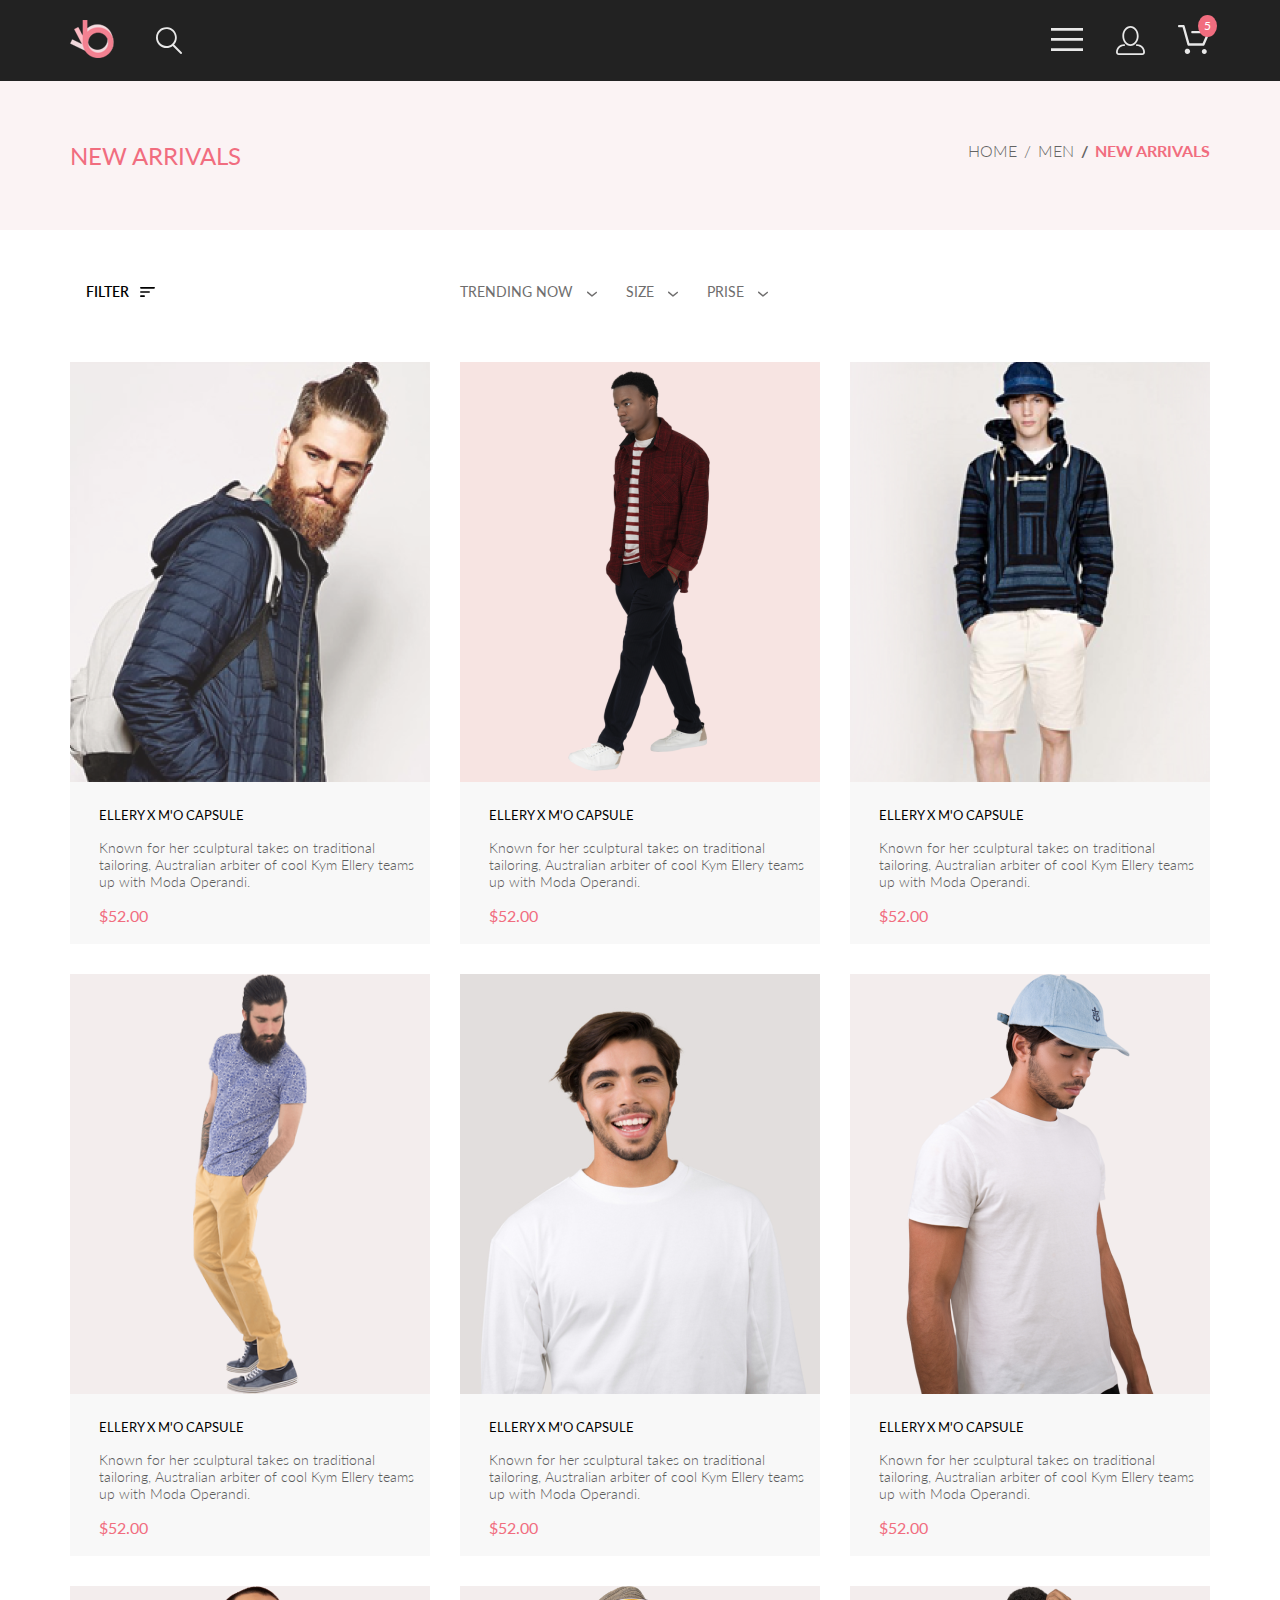
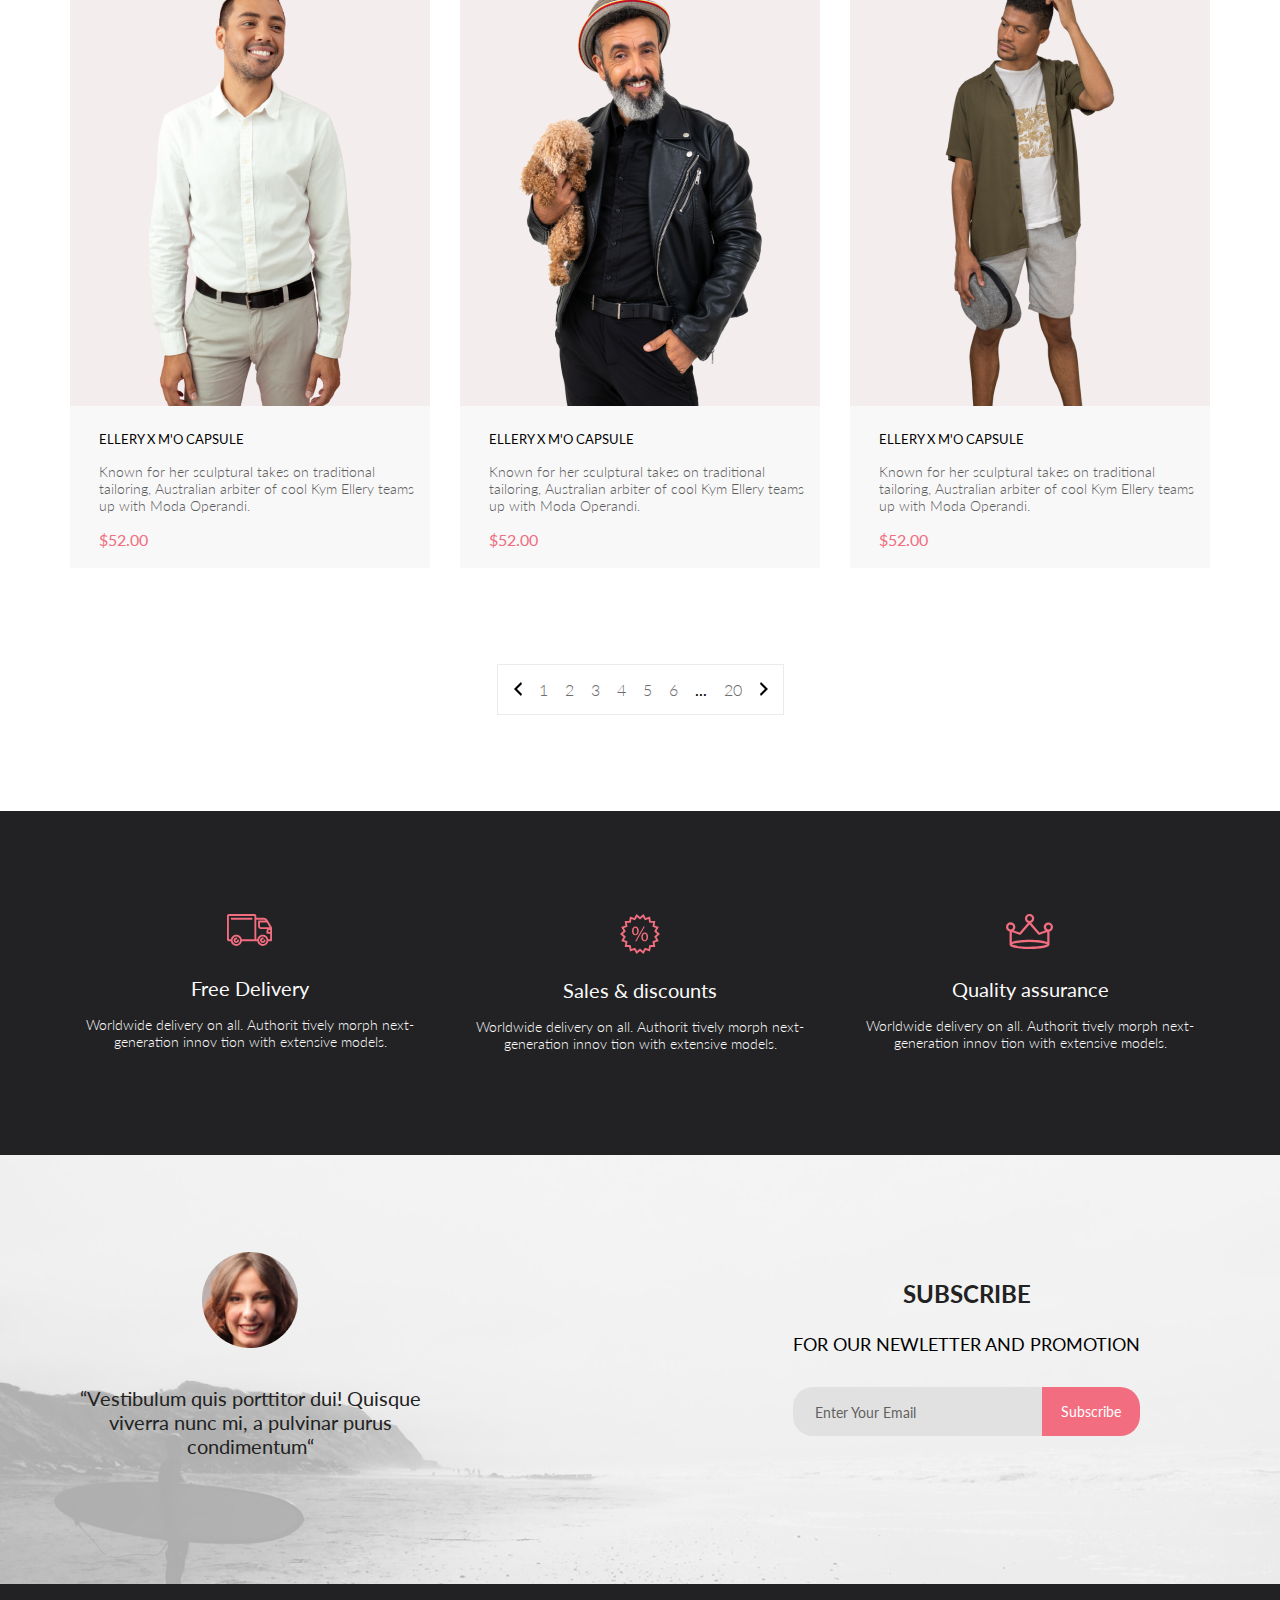
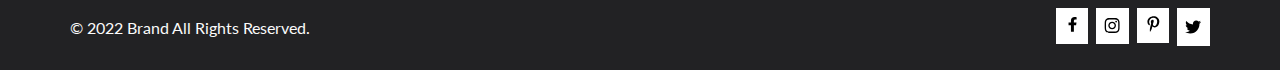
==== app/catalog.html @ 3e99fe92 "Создана страница: catalog.html" ====
<!DOCTYPE html>
<html lang="en">
<head>
    <meta charset="UTF-8">
    <meta http-equiv="X-UA-Compatible" content="IE=edge">
    <meta name="viewport" content="width=device-width, initial-scale=1.0">
    <link rel="preconnect" href="https://fonts.googleapis.com">
    <link rel="preconnect" href="https://fonts.gstatic.com" crossorigin>
    <link href="https://fonts.googleapis.com/css2?family=Lato:wght@300;400;700;900&family=Roboto&display=swap" rel="stylesheet">
    <link rel="stylesheet" href="styles/reset.css">
    <link rel="stylesheet" href="styles/style.css">
    <title>Digital Marketing</title>
</head>
<body>
    <div class="wrapper">
        <header class="header center">
            <div class="header__left">
                <a href="index.html  " class="header__logo">
                    <svg width="44" height="38" viewBox="0 0 44 38" fill="none" xmlns="http://www.w3.org/2000/svg" xmlns:xlink="http://www.w3.org/1999/xlink">
                    <rect width="44" height="38" fill="url(#pattern0)"/>
                    <defs>
                    <pattern id="pattern0" patternContentUnits="objectBoundingBox" width="1" height="1">
                    <use xlink:href="#image0_190_1201" transform="scale(0.0227273 0.0263158)"/>
                    </pattern>
                    <image id="image0_190_1201" width="44" height="38" xlink:href="[data-uri]"/>
                    </defs>
                    </svg>
                </a>    
                <svg class="header__search" width="27" height="28" viewBox="0 0 27 28" fill="none" xmlns="http://www.w3.org/2000/svg">
                    <path d="M19.0589 17.6249C20.6705 15.8648 21.6275 13.6038 21.769 11.2215C21.9106 8.8392 21.2281 6.48075 19.8362 4.5422C18.4443 2.60365 16.4278 1.20306 14.1252 0.575643C11.8227 -0.0517774 9.37437 0.132183 7.19143 1.09663C5.0085 2.06108 3.22389 3.74727 2.1373 5.87205C1.05071 7.99682 0.728322 10.4308 1.22426 12.7652C1.72021 15.0996 3.00428 17.1922 4.86085 18.6917C6.71741 20.1912 9.0334 21.0063 11.4199 20.9999C13.6723 21.003 15.8638 20.269 17.6599 18.9099L25.4079 26.7169C25.4934 26.806 25.5958 26.8771 25.7091 26.926C25.8225 26.975 25.9444 27.0008 26.0679 27.0019C26.1916 27.0023 26.314 26.9772 26.4276 26.9282C26.5411 26.8792 26.6434 26.8072 26.7279 26.7169C26.9018 26.536 26.999 26.2949 26.999 26.0439C26.999 25.793 26.9018 25.5518 26.7279 25.3709L19.0589 17.6249ZM2.88589 10.4999C2.89873 8.81465 3.41021 7.17089 4.35586 5.77587C5.30151 4.38086 6.63899 3.29703 8.1997 2.66102C9.76042 2.02501 11.4745 1.86529 13.1258 2.202C14.7772 2.53871 16.2919 3.35678 17.479 4.55307C18.6661 5.74935 19.4725 7.27031 19.7965 8.92421C20.1204 10.5781 19.9475 12.2909 19.2995 13.8467C18.6515 15.4024 17.5574 16.7315 16.1551 17.6664C14.7529 18.6013 13.1052 19.1001 11.4199 19.0999C9.14843 19.0891 6.97409 18.1774 5.3741 16.5651C3.77412 14.9527 2.87924 12.7714 2.88589 10.4999Z" fill="#E8E8E8"/>
                </svg>     
            </div>
            <div class="header__right">
                <label class="header__btn" for="burger">
                    <svg width="32" height="23" viewBox="0 0 32 23" fill="none" xmlns="http://www.w3.org/2000/svg">
                        <path d="M0 23V20.31H32V23H0ZM0 12.76V10.07H32V12.76H0ZM0 2.69V0H32V2.69H0Z" fill="#E8E8E8"/>
                    </svg>
                </label>
                <input id="burger" type="checkbox">  
                <nav class="menu">
                    <h3 class="menu__title-h3">MENU</h3>
                    <h4 class="menu__title">MAN</h4>
                    <ul class="menu__man">
                        <li>
                            <a href="#" class="menu__link menu__man-accessories">Accessories</a>
                        </li>
                        <li>
                            <a href="#" class="menu__link menu__man-bags">Bags</a>
                        </li>
                        <li>
                            <a href="#" class="menu__link menu__man-danim">Danim</a>
                        </li>
                        <li>
                            <a href="#" class="menu__link menu__man-t-shirts">T-Shirts</a>
                        </li>
                    </ul>   
                    <h4 class="menu__title">WOMAN</h4>
                    <ul class="menu__woman">
                        <li>
                            <a href="#" class="menu__link menu__woman-accessories">Accessories</a>
                        </li>
                        <li>
                            <a href="#" class="menu__link menu__woman-jacets-coats">Jacets & Coats</a>
                        </li>
                        <li>
                            <a href="#" class="menu__link menu__woman-polos">Polos</a>
                        </li>
                        <li>
                            <a href="#" class="menu__link menu__woman-t-shirts">T-Shirts</a>
                        </li>
                        <li>
                            <a href="#" class="menu__link menu__woman-shirts">Shirts</a>
                        </li> 
                    </ul>
                    <h4 class="menu__title">KIDS</h4>
                    <ul class="menu__kids">
                        <li>
                            <a href="#" class="menu__link menu__kids-accessories">Accessories</a>
                        </li>
                        <li>
                            <a href="#" class="menu__link menu__kids-jacets-coats">Jacets & Coats</a>
                        </li>
                        <li>
                            <a href="#" class="menu__link menu__kids-polos">Polos</a>
                        </li>
                        <li>
                            <a href="#" class="menu__link menu__kids-t-shirts">T-Shirts</a>
                        </li>
                        <li>
                            <a href="#" class="menu__link menu__kids-shirts">Shirts</a>
                        </li>
                        <li>
                            <a href="#" class="menu__link menu__kids-bags">Bags</a>
                        </li>
                    </ul>
                </nav>
                <svg class="header__forma" width="29" height="29" viewBox="0 0 29 29" fill="none" xmlns="http://www.w3.org/2000/svg">
                    <path d="M14.5 19.937C19 19.937 22.656 15.464 22.656 9.968C22.656 4.472 19 0 14.5 0C13.3631 0.0217413 12.2463 0.303398 11.2351 0.823397C10.2239 1.34339 9.34507 2.08794 8.66602 3C7.12663 4.99573 6.30819 7.45381 6.34399 9.974C6.34399 15.465 10 19.937 14.5 19.937ZM14.5 1.813C18 1.813 20.844 5.472 20.844 9.969C20.844 14.466 17.998 18.125 14.5 18.125C11.002 18.125 8.15603 14.465 8.15503 9.969C8.15403 5.473 11 1.813 14.5 1.813ZM20.844 18.125C20.6036 18.125 20.373 18.2205 20.203 18.3905C20.033 18.5605 19.9375 18.7911 19.9375 19.0315C19.9375 19.2719 20.033 19.5025 20.203 19.6725C20.373 19.8425 20.6036 19.938 20.844 19.938C22.526 19.9399 24.1386 20.6088 25.3279 21.7982C26.5172 22.9875 27.1861 24.6 27.188 26.282C27.1875 26.5221 27.0918 26.7523 26.922 26.9221C26.7522 27.0918 26.5221 27.1875 26.282 27.188H2.71997C2.47985 27.1875 2.24975 27.0918 2.07996 26.9221C1.91016 26.7523 1.81449 26.5221 1.81396 26.282C1.81608 24.6001 2.48517 22.9877 3.67444 21.7985C4.86371 20.6092 6.47608 19.9401 8.15796 19.938C8.39824 19.938 8.62868 19.8425 8.79858 19.6726C8.96849 19.5027 9.06396 19.2723 9.06396 19.032C9.06396 18.7917 8.96849 18.5613 8.79858 18.3914C8.62868 18.2215 8.39824 18.126 8.15796 18.126C5.99541 18.1279 3.92201 18.9875 2.39258 20.5164C0.863144 22.0453 0.00264777 24.1185 0 26.281C0.000794067 27.0019 0.287502 27.693 0.797241 28.2027C1.30698 28.7125 1.99811 28.9992 2.71899 29H26.282C27.0027 28.9989 27.6936 28.7121 28.2031 28.2024C28.7126 27.6927 28.9992 27.0017 29 26.281C28.9974 24.1187 28.1372 22.0457 26.6083 20.5168C25.0793 18.9878 23.0063 18.1276 20.844 18.125Z" fill="#E8E8E8"/>
                </svg>    
                <a href="#" class="header__basket">
                    <svg width="32" height="29" viewBox="0 0 32 29" fill="none" xmlns="http://www.w3.org/2000/svg">
                        <path d="M26.1998 29C25.5521 28.9738 24.9404 28.6948 24.4961 28.2227C24.0518 27.7506 23.8103 27.1232 23.8234 26.475C23.8365 25.8269 24.1032 25.2097 24.5662 24.7559C25.0292 24.3022 25.6516 24.048 26.2999 24.048C26.9482 24.048 27.5706 24.3022 28.0336 24.7559C28.4966 25.2097 28.7633 25.8269 28.7764 26.475C28.7895 27.1232 28.5479 27.7506 28.1036 28.2227C27.6593 28.6948 27.0477 28.9738 26.3999 29H26.1998ZM6.75183 26.32C6.75183 25.79 6.90901 25.2718 7.20349 24.8311C7.49797 24.3904 7.91654 24.0469 8.40625 23.844C8.89596 23.6412 9.43484 23.5881 9.95471 23.6915C10.4746 23.7949 10.9521 24.0502 11.3269 24.425C11.7017 24.7998 11.957 25.2773 12.0604 25.7972C12.1638 26.317 12.1107 26.8559 11.9078 27.3456C11.705 27.8353 11.3615 28.2539 10.9208 28.5483C10.4801 28.8428 9.96194 29 9.43188 29C9.07977 29.0003 8.73102 28.9311 8.40564 28.7966C8.08026 28.662 7.7846 28.4646 7.53552 28.2158C7.28645 27.9669 7.08891 27.6713 6.9541 27.3461C6.81929 27.0208 6.74988 26.6721 6.74988 26.32H6.75183ZM10.5519 20.686C10.2924 20.6868 10.0398 20.6024 9.83301 20.4457C9.62617 20.2891 9.47648 20.0689 9.40686 19.819L4.57385 2.36401H1.18091C0.867422 2.36401 0.566761 2.23947 0.345093 2.01781C0.123425 1.79614 -0.00109863 1.49549 -0.00109863 1.18201C-0.00109863 0.868519 0.123425 0.567873 0.345093 0.346205C0.566761 0.124537 0.867422 5.81268e-06 1.18091 5.81268e-06H5.46191C5.7214 -0.00080736 5.97394 0.0837201 6.18066 0.240568C6.38739 0.397416 6.53674 0.617884 6.60583 0.868006L11.4388 18.323H24.6168L28.9999 8.27501H14.3999C14.2417 8.27961 14.0843 8.25242 13.9368 8.19507C13.7893 8.13771 13.6548 8.05134 13.5413 7.94108C13.4277 7.83082 13.3375 7.69891 13.2759 7.55315C13.2143 7.40739 13.1825 7.25075 13.1825 7.0925C13.1825 6.93426 13.2143 6.77762 13.2759 6.63186C13.3375 6.4861 13.4277 6.35419 13.5413 6.24393C13.6548 6.13367 13.7893 6.0473 13.9368 5.98994C14.0843 5.93259 14.2417 5.90541 14.3999 5.91001H30.8129C31.0086 5.90996 31.2011 5.95866 31.3733 6.05172C31.5454 6.14478 31.6917 6.27926 31.7988 6.44301C31.9067 6.60729 31.9723 6.79569 31.9897 6.99145C32.0072 7.18721 31.976 7.38424 31.8989 7.565L26.4939 19.977C26.4015 20.1876 26.2499 20.3668 26.0574 20.4927C25.8649 20.6186 25.6399 20.6858 25.4099 20.686H10.5519Z" fill="#E8E8E8"/>
                    </svg>     
                </a>  
            </div>
        </header>
        <div class="top-head center">
            <div class="top-head__heading">
                NEW ARRIVALS
            </div>
            <nav class="breadcrumbs">
                <a href="#" class="breadcrumbs__link">
                    HOME
                </a>
                <a href="#" class="breadcrumbs__link">
                    MEN
                </a>
                <a href="#" class="breadcrumbs__link breadcrumbs__link_site">
                    NEW ARRIVALS
                </a>
            </nav>
        </div>
        <main class="catalog-box center">
            <div class="filter-sort">
                <div class="filter-box">
                    <details class="filter">
                        <summary class="filter__summary">
                            <span class="filter__heading">FILTER</span>
                            <svg width="15" height="10" viewBox="0 0 15 10" fill="none" xmlns="http://www.w3.org/2000/svg">
                                <path d="M0.833333 10H4.16667C4.625 10 5 9.625 5 9.16667C5 8.70833 4.625 8.33333 4.16667 8.33333H0.833333C0.375 8.33333 0 8.70833 0 9.16667C0 9.625 0.375 10 0.833333 10ZM0 0.833333C0 1.29167 0.375 1.66667 0.833333 1.66667H14.1667C14.625 1.66667 15 1.29167 15 0.833333C15 0.375 14.625 0 14.1667 0H0.833333C0.375 0 0 0.375 0 0.833333ZM0.833333 5.83333H9.16667C9.625 5.83333 10 5.45833 10 5C10 4.54167 9.625 4.16667 9.16667 4.16667H0.833333C0.375 4.16667 0 4.54167 0 5C0 5.45833 0.375 5.83333 0.833333 5.83333Z" fill="black"/>
                            </svg>                         
                        </summary>
                        <div class="filter__content">
                            <details open class="filter__item">
                                <summary class="filter__head">CATEGORY</summary>
                                <div class="filter__link-box">
                                    <a href="" class="filter__link">Accessories</a>
                                    <a href="" class="filter__link">Bags</a>
                                    <a href="" class="filter__link">Denim</a>
                                    <a href="" class="filter__link">Hoodies & Sweatshirts</a>
                                    <a href="" class="filter__link">Jackets & Coats</a>
                                    <a href="" class="filter__link">Polos</a>
                                    <a href="" class="filter__link">Shirts</a>
                                    <a href="" class="filter__link">Shoes</a>
                                    <a href="" class="filter__link">Sweaters & Knits</a>
                                    <a href="" class="filter__link">T-Shirts</a>
                                    <a href="" class="filter__link">Tanks</a>
                                </div>
                            </details>
                            <details class="filter__item">
                                <summary class="filter__head">BREND</summary>
                                <div class="filter__link-box">
                                    <a href="" class="filter__link">Accessories</a>
                                    <a href="" class="filter__link">Bags</a>
                                    <a href="" class="filter__link">Denim</a>
                                    <a href="" class="filter__link">Hoodies & Sweatshirts</a>
                                    <a href="" class="filter__link">Jackets & Coats</a>
                                    <a href="" class="filter__link">Polos</a>
                                    <a href="" class="filter__link">Shirts</a>
                                    <a href="" class="filter__link">Shoes</a>
                                    <a href="" class="filter__link">Sweaters & Knits</a>
                                    <a href="" class="filter__link">T-Shirts</a>
                                    <a href="" class="filter__link">Tanks</a>
                                </div>
                            </details>
                            <details class="filter__item">
                                <summary class="filter__head">DESIGNER</summary>
                                <div class="filter__link-box">
                                    <a href="" class="filter__link">Accessories</a>
                                    <a href="" class="filter__link">Bags</a>
                                    <a href="" class="filter__link">Denim</a>
                                    <a href="" class="filter__link">Hoodies & Sweatshirts</a>
                                    <a href="" class="filter__link">Jackets & Coats</a>
                                    <a href="" class="filter__link">Polos</a>
                                    <a href="" class="filter__link">Shirts</a>
                                    <a href="" class="filter__link">Shoes</a>
                                    <a href="" class="filter__link">Sweaters & Knits</a>
                                    <a href="" class="filter__link">T-Shirts</a>
                                    <a href="" class="filter__link">Tanks</a>
                                </div>
                            </details>
                        </div>
                    </details>
                </div> 
                <div class="sort-box">
                    <div class="sort">
                        <details class="sort__details">
                            <summary class="sort__summary"><span class="sort__heading">TRENDING NOW</span> 
                                <svg width="11" height="6" viewBox="0 0 11 6" fill="none" xmlns="http://www.w3.org/2000/svg">
                                <path d="M5.00214 5.64846C4.83521 5.64879 4.67343 5.59016 4.54488 5.48275L0.258102 1.88021C0.112196 1.75791 0.0204417 1.58217 0.00302325 1.39165C-0.0143952 1.20112 0.0439493 1.01143 0.165221 0.864289C0.286493 0.717149 0.460759 0.624619 0.649682 0.607053C0.838605 0.589487 1.02671 0.648325 1.17262 0.770623L5.00214 3.9985L8.83167 0.885905C8.90475 0.826055 8.98884 0.781361 9.0791 0.754391C9.16937 0.727421 9.26403 0.718707 9.35764 0.72875C9.45126 0.738794 9.54198 0.767396 9.6246 0.812913C9.70722 0.85843 9.7801 0.919965 9.83906 0.993981C9.90449 1.06806 9.95405 1.15498 9.98462 1.24927C10.0152 1.34357 10.0261 1.44321 10.0167 1.54197C10.0073 1.64073 9.97784 1.73646 9.93005 1.82318C9.88227 1.9099 9.81724 1.98573 9.73904 2.04592L5.45225 5.52598C5.32002 5.61641 5.16154 5.65954 5.00214 5.64846V5.64846Z" fill="#6F6E6E"/>
                                </svg>
                            </summary>
                        </details>
                        <details class="sort__details">
                            <summary class="sort__summary"><span class="sort__heading">SIZE</span> 
                                <svg width="11" height="6" viewBox="0 0 11 6" fill="none" xmlns="http://www.w3.org/2000/svg">
                                <path d="M5.00214 5.64846C4.83521 5.64879 4.67343 5.59016 4.54488 5.48275L0.258102 1.88021C0.112196 1.75791 0.0204417 1.58217 0.00302325 1.39165C-0.0143952 1.20112 0.0439493 1.01143 0.165221 0.864289C0.286493 0.717149 0.460759 0.624619 0.649682 0.607053C0.838605 0.589487 1.02671 0.648325 1.17262 0.770623L5.00214 3.9985L8.83167 0.885905C8.90475 0.826055 8.98884 0.781361 9.0791 0.754391C9.16937 0.727421 9.26403 0.718707 9.35764 0.72875C9.45126 0.738794 9.54198 0.767396 9.6246 0.812913C9.70722 0.85843 9.7801 0.919965 9.83906 0.993981C9.90449 1.06806 9.95405 1.15498 9.98462 1.24927C10.0152 1.34357 10.0261 1.44321 10.0167 1.54197C10.0073 1.64073 9.97784 1.73646 9.93005 1.82318C9.88227 1.9099 9.81724 1.98573 9.73904 2.04592L5.45225 5.52598C5.32002 5.61641 5.16154 5.65954 5.00214 5.64846V5.64846Z" fill="#6F6E6E"/>
                                </svg>
                            </summary>
                            <div class="sort__box-checks">
                                <div class="sort__check">
                                    <input id="sort__check1" class="sort__input" type="checkbox">
                                    <label for="sort__check1" class="sort__label">XS</label>
                                </div>
                                <div class="sort__check">
                                    <input id="sort__check2" class="sort__input" type="checkbox">
                                    <label for="sort__check2" class="sort__label">S</label>
                                </div>
                                <div class="sort__check">
                                    <input id="sort__check1" class="sort__input" type="checkbox">
                                    <label for="sort__check3" class="sort__label">M</label>
                                </div>
                                <div class="sort__check">
                                    <input id="sort__check1" class="sort__input" type="checkbox">
                                    <label for="sort__check4" class="sort__label">L</label>
                                </div>
                            </div>
                        </details>
                        <details class="sort__details">
                            <summary class="sort__summary"><span class="sort__heading">PRISE</span> 
                                <svg width="11" height="6" viewBox="0 0 11 6" fill="none" xmlns="http://www.w3.org/2000/svg">
                                <path d="M5.00214 5.64846C4.83521 5.64879 4.67343 5.59016 4.54488 5.48275L0.258102 1.88021C0.112196 1.75791 0.0204417 1.58217 0.00302325 1.39165C-0.0143952 1.20112 0.0439493 1.01143 0.165221 0.864289C0.286493 0.717149 0.460759 0.624619 0.649682 0.607053C0.838605 0.589487 1.02671 0.648325 1.17262 0.770623L5.00214 3.9985L8.83167 0.885905C8.90475 0.826055 8.98884 0.781361 9.0791 0.754391C9.16937 0.727421 9.26403 0.718707 9.35764 0.72875C9.45126 0.738794 9.54198 0.767396 9.6246 0.812913C9.70722 0.85843 9.7801 0.919965 9.83906 0.993981C9.90449 1.06806 9.95405 1.15498 9.98462 1.24927C10.0152 1.34357 10.0261 1.44321 10.0167 1.54197C10.0073 1.64073 9.97784 1.73646 9.93005 1.82318C9.88227 1.9099 9.81724 1.98573 9.73904 2.04592L5.45225 5.52598C5.32002 5.61641 5.16154 5.65954 5.00214 5.64846V5.64846Z" fill="#6F6E6E"/>
                                </svg>
                            </summary>
                        </details>
                    </div>
                </div> 
            </div>
            
            <div class="product-box center">
                <div class="product-items">
                    <div class="product__item item1">
                        <!-- <div class="product__wrapper"> -->
                            <div class="product__inner">
                                <img class="product__img" src="img/item1.png" alt="item img">
                                <div class="product__basket">
                                    <svg class="product__basket-svg" width="27" height="25" viewBox="0 0 27 25" fill="none" xmlns="http://www.w3.org/2000/svg">
                                        <path d="M21.8765 22.2662C21.9215 22.2549 21.9428 22.2339 21.9605 22.2129C21.9683 22.2037 21.9761 22.1946 21.9839 22.1855C22.0204 22.1438 22.0237 22.0553 22.0229 22.0105C22.0097 21.9044 21.9189 21.8315 21.8417 21.8315C21.838 21.8315 21.8341 21.8317 21.8317 21.8318C21.7536 21.8372 21.6658 21.9409 21.6724 22.0625C21.6818 22.1793 21.7679 22.2662 21.8397 22.2662H21.8765ZM8.22003 22.2599C8.31921 22.2599 8.39984 22.1655 8.39984 22.0496C8.39984 21.9341 8.31921 21.8401 8.22003 21.8401C8.12091 21.8401 8.04022 21.9341 8.04022 22.0496C8.04022 22.1655 8.12091 22.2599 8.22003 22.2599ZM21.9999 24.2662C21.9522 24.2662 21.8883 24.2662 21.8397 24.2662C20.7021 24.2662 19.7571 23.3545 19.677 22.198C19.5969 20.9929 20.4942 19.9183 21.6957 19.8364C21.7446 19.8331 21.7933 19.8315 21.8417 19.8315C22.9804 19.8315 23.9418 20.7324 24.0195 21.8884C24.051 22.4915 23.8746 23.0612 23.4903 23.5012C23.106 23.9575 22.5768 24.2177 21.9999 24.2662ZM8.22003 24.2599C7.01581 24.2599 6.04022 23.2709 6.04022 22.0496C6.04022 20.8291 7.01581 19.8401 8.22003 19.8401C9.42419 19.8401 10.3998 20.8291 10.3998 22.0496C10.3998 23.2709 9.42419 24.2599 8.22003 24.2599ZM21.1989 17.3938H9.13354C8.70062 17.3938 8.31635 17.1005 8.2038 16.6775L4.27802 2.24768H1.52222C0.993896 2.24768 0.561035 1.80859 0.561035 1.27039C0.561035 0.733032 0.993896 0.292969 1.52222 0.292969H4.99982C5.43182 0.292969 5.8161 0.586304 5.92859 1.01025L9.85443 15.4391H20.5581L24.1149 7.13379H12.2583C11.7291 7.13379 11.2962 6.69373 11.2962 6.15649C11.2962 5.61914 11.7291 5.17908 12.2583 5.17908H25.5891C25.9095 5.17908 26.2146 5.34192 26.3901 5.61914C26.5665 5.89539 26.5989 6.23743 26.4702 6.547L22.08 16.807C21.9198 17.1653 21.5832 17.3938 21.1989 17.3938Z" fill="white"/>
                                    </svg>          
                                    <h6 class="product__basket-title">Add to Cart</h6>
                                </div>
                            </div>
                        <!-- </div> -->
                        <div class="product__content">
                            <h6 class="product__content-title">ELLERY X M'O CAPSULE</h6>
                            <p class="product__content-text">
                            Known for her sculptural takes on traditional tailoring, Australian arbiter of cool Kym Ellery teams up with Moda Operandi.
                            </p>
                            <p class="product__content-price">
                                $52.00
                            </p>
                        </div>
                    </div>
                    <div class="product__item item7">
                        <!-- <div class="product__wrapper"> -->
                            <div class="product__inner">
                                <img class="product__item-img" src="img/item7.png" alt="item img">
                                <div class="product__basket">
                                    <svg class="product__basket-svg" width="27" height="25" viewBox="0 0 27 25" fill="none" xmlns="http://www.w3.org/2000/svg">
                                        <path d="M21.8765 22.2662C21.9215 22.2549 21.9428 22.2339 21.9605 22.2129C21.9683 22.2037 21.9761 22.1946 21.9839 22.1855C22.0204 22.1438 22.0237 22.0553 22.0229 22.0105C22.0097 21.9044 21.9189 21.8315 21.8417 21.8315C21.838 21.8315 21.8341 21.8317 21.8317 21.8318C21.7536 21.8372 21.6658 21.9409 21.6724 22.0625C21.6818 22.1793 21.7679 22.2662 21.8397 22.2662H21.8765ZM8.22003 22.2599C8.31921 22.2599 8.39984 22.1655 8.39984 22.0496C8.39984 21.9341 8.31921 21.8401 8.22003 21.8401C8.12091 21.8401 8.04022 21.9341 8.04022 22.0496C8.04022 22.1655 8.12091 22.2599 8.22003 22.2599ZM21.9999 24.2662C21.9522 24.2662 21.8883 24.2662 21.8397 24.2662C20.7021 24.2662 19.7571 23.3545 19.677 22.198C19.5969 20.9929 20.4942 19.9183 21.6957 19.8364C21.7446 19.8331 21.7933 19.8315 21.8417 19.8315C22.9804 19.8315 23.9418 20.7324 24.0195 21.8884C24.051 22.4915 23.8746 23.0612 23.4903 23.5012C23.106 23.9575 22.5768 24.2177 21.9999 24.2662ZM8.22003 24.2599C7.01581 24.2599 6.04022 23.2709 6.04022 22.0496C6.04022 20.8291 7.01581 19.8401 8.22003 19.8401C9.42419 19.8401 10.3998 20.8291 10.3998 22.0496C10.3998 23.2709 9.42419 24.2599 8.22003 24.2599ZM21.1989 17.3938H9.13354C8.70062 17.3938 8.31635 17.1005 8.2038 16.6775L4.27802 2.24768H1.52222C0.993896 2.24768 0.561035 1.80859 0.561035 1.27039C0.561035 0.733032 0.993896 0.292969 1.52222 0.292969H4.99982C5.43182 0.292969 5.8161 0.586304 5.92859 1.01025L9.85443 15.4391H20.5581L24.1149 7.13379H12.2583C11.7291 7.13379 11.2962 6.69373 11.2962 6.15649C11.2962 5.61914 11.7291 5.17908 12.2583 5.17908H25.5891C25.9095 5.17908 26.2146 5.34192 26.3901 5.61914C26.5665 5.89539 26.5989 6.23743 26.4702 6.547L22.08 16.807C21.9198 17.1653 21.5832 17.3938 21.1989 17.3938Z" fill="white"/>
                                    </svg>          
                                    <h6 class="product__basket-title">Add to Cart</h6>
                                </div>
                            </div>
                        <!-- </div> -->
                        <div class="product__content">
                            <h6 class="product__content-title">ELLERY X M'O CAPSULE</h6>
                            <p class="product__content-text">
                                Known for her sculptural takes on traditional tailoring, Australian arbiter of cool Kym Ellery teams up with Moda Operandi.
                            </p>
                            <p class="product__content-price">
                                $52.00
                            </p>
                        </div>
                    </div>
                    <div class="product__item item3">
                       <!-- <div class="product__wrapper"> -->
                            <div class="product__inner">
                                <img class="product__item-img" src="img/item3.png" alt="item img">
                                <div class="product__basket">
                                    <svg class="product__basket-svg" width="27" height="25" viewBox="0 0 27 25" fill="none" xmlns="http://www.w3.org/2000/svg">
                                        <path d="M21.8765 22.2662C21.9215 22.2549 21.9428 22.2339 21.9605 22.2129C21.9683 22.2037 21.9761 22.1946 21.9839 22.1855C22.0204 22.1438 22.0237 22.0553 22.0229 22.0105C22.0097 21.9044 21.9189 21.8315 21.8417 21.8315C21.838 21.8315 21.8341 21.8317 21.8317 21.8318C21.7536 21.8372 21.6658 21.9409 21.6724 22.0625C21.6818 22.1793 21.7679 22.2662 21.8397 22.2662H21.8765ZM8.22003 22.2599C8.31921 22.2599 8.39984 22.1655 8.39984 22.0496C8.39984 21.9341 8.31921 21.8401 8.22003 21.8401C8.12091 21.8401 8.04022 21.9341 8.04022 22.0496C8.04022 22.1655 8.12091 22.2599 8.22003 22.2599ZM21.9999 24.2662C21.9522 24.2662 21.8883 24.2662 21.8397 24.2662C20.7021 24.2662 19.7571 23.3545 19.677 22.198C19.5969 20.9929 20.4942 19.9183 21.6957 19.8364C21.7446 19.8331 21.7933 19.8315 21.8417 19.8315C22.9804 19.8315 23.9418 20.7324 24.0195 21.8884C24.051 22.4915 23.8746 23.0612 23.4903 23.5012C23.106 23.9575 22.5768 24.2177 21.9999 24.2662ZM8.22003 24.2599C7.01581 24.2599 6.04022 23.2709 6.04022 22.0496C6.04022 20.8291 7.01581 19.8401 8.22003 19.8401C9.42419 19.8401 10.3998 20.8291 10.3998 22.0496C10.3998 23.2709 9.42419 24.2599 8.22003 24.2599ZM21.1989 17.3938H9.13354C8.70062 17.3938 8.31635 17.1005 8.2038 16.6775L4.27802 2.24768H1.52222C0.993896 2.24768 0.561035 1.80859 0.561035 1.27039C0.561035 0.733032 0.993896 0.292969 1.52222 0.292969H4.99982C5.43182 0.292969 5.8161 0.586304 5.92859 1.01025L9.85443 15.4391H20.5581L24.1149 7.13379H12.2583C11.7291 7.13379 11.2962 6.69373 11.2962 6.15649C11.2962 5.61914 11.7291 5.17908 12.2583 5.17908H25.5891C25.9095 5.17908 26.2146 5.34192 26.3901 5.61914C26.5665 5.89539 26.5989 6.23743 26.4702 6.547L22.08 16.807C21.9198 17.1653 21.5832 17.3938 21.1989 17.3938Z" fill="white"/>
                                    </svg>          
                                    <h6 class="product__basket-title">Add to Cart</h6>
                                </div>
                            </div>
                        <!-- </div> -->
                        <div class="product__content">
                            <h6 class="product__content-title">ELLERY X M'O CAPSULE</h6>
                            <p class="product__content-text">
                                Known for her sculptural takes on traditional tailoring, Australian arbiter of cool Kym Ellery teams up with Moda Operandi.
                            </p>
                            <p class="product__content-price">
                                $52.00
                            </p>
                        </div>
                    </div>
                    <div class="product__item item4">
                        <!-- <div class="product__wrapper"> -->
                            <div class="product__inner">
                                <img class="product__item-img" src="img/item4.png" alt="item img">
                                <div class="product__basket">
                                    <svg class="product__basket-svg" width="27" height="25" viewBox="0 0 27 25" fill="none" xmlns="http://www.w3.org/2000/svg">
                                        <path d="M21.8765 22.2662C21.9215 22.2549 21.9428 22.2339 21.9605 22.2129C21.9683 22.2037 21.9761 22.1946 21.9839 22.1855C22.0204 22.1438 22.0237 22.0553 22.0229 22.0105C22.0097 21.9044 21.9189 21.8315 21.8417 21.8315C21.838 21.8315 21.8341 21.8317 21.8317 21.8318C21.7536 21.8372 21.6658 21.9409 21.6724 22.0625C21.6818 22.1793 21.7679 22.2662 21.8397 22.2662H21.8765ZM8.22003 22.2599C8.31921 22.2599 8.39984 22.1655 8.39984 22.0496C8.39984 21.9341 8.31921 21.8401 8.22003 21.8401C8.12091 21.8401 8.04022 21.9341 8.04022 22.0496C8.04022 22.1655 8.12091 22.2599 8.22003 22.2599ZM21.9999 24.2662C21.9522 24.2662 21.8883 24.2662 21.8397 24.2662C20.7021 24.2662 19.7571 23.3545 19.677 22.198C19.5969 20.9929 20.4942 19.9183 21.6957 19.8364C21.7446 19.8331 21.7933 19.8315 21.8417 19.8315C22.9804 19.8315 23.9418 20.7324 24.0195 21.8884C24.051 22.4915 23.8746 23.0612 23.4903 23.5012C23.106 23.9575 22.5768 24.2177 21.9999 24.2662ZM8.22003 24.2599C7.01581 24.2599 6.04022 23.2709 6.04022 22.0496C6.04022 20.8291 7.01581 19.8401 8.22003 19.8401C9.42419 19.8401 10.3998 20.8291 10.3998 22.0496C10.3998 23.2709 9.42419 24.2599 8.22003 24.2599ZM21.1989 17.3938H9.13354C8.70062 17.3938 8.31635 17.1005 8.2038 16.6775L4.27802 2.24768H1.52222C0.993896 2.24768 0.561035 1.80859 0.561035 1.27039C0.561035 0.733032 0.993896 0.292969 1.52222 0.292969H4.99982C5.43182 0.292969 5.8161 0.586304 5.92859 1.01025L9.85443 15.4391H20.5581L24.1149 7.13379H12.2583C11.7291 7.13379 11.2962 6.69373 11.2962 6.15649C11.2962 5.61914 11.7291 5.17908 12.2583 5.17908H25.5891C25.9095 5.17908 26.2146 5.34192 26.3901 5.61914C26.5665 5.89539 26.5989 6.23743 26.4702 6.547L22.08 16.807C21.9198 17.1653 21.5832 17.3938 21.1989 17.3938Z" fill="white"/>
                                    </svg>          
                                    <h6 class="product__basket-title">Add to Cart</h6>
                                </div>
                            </div>
                        <!-- </div> -->
                        <div class="product__content">
                            <h6 class="product__content-title">ELLERY X M'O CAPSULE</h6>
                            <p class="product__content-text">
                                Known for her sculptural takes on traditional tailoring, Australian arbiter of cool Kym Ellery teams up with Moda Operandi.
                            </p>
                            <p class="product__content-price">
                                $52.00
                            </p>
                        </div>
                    </div>
                    <div class="product__item item8">
                        <!-- <div class="product__wrapper"> -->
                            <div class="product__inner">
                                <img class="product__item-img" src="img/item8.png" alt="item img">
                                <div class="product__basket">
                                    <svg class="product__basket-svg" width="27" height="25" viewBox="0 0 27 25" fill="none" xmlns="http://www.w3.org/2000/svg">
                                        <path d="M21.8765 22.2662C21.9215 22.2549 21.9428 22.2339 21.9605 22.2129C21.9683 22.2037 21.9761 22.1946 21.9839 22.1855C22.0204 22.1438 22.0237 22.0553 22.0229 22.0105C22.0097 21.9044 21.9189 21.8315 21.8417 21.8315C21.838 21.8315 21.8341 21.8317 21.8317 21.8318C21.7536 21.8372 21.6658 21.9409 21.6724 22.0625C21.6818 22.1793 21.7679 22.2662 21.8397 22.2662H21.8765ZM8.22003 22.2599C8.31921 22.2599 8.39984 22.1655 8.39984 22.0496C8.39984 21.9341 8.31921 21.8401 8.22003 21.8401C8.12091 21.8401 8.04022 21.9341 8.04022 22.0496C8.04022 22.1655 8.12091 22.2599 8.22003 22.2599ZM21.9999 24.2662C21.9522 24.2662 21.8883 24.2662 21.8397 24.2662C20.7021 24.2662 19.7571 23.3545 19.677 22.198C19.5969 20.9929 20.4942 19.9183 21.6957 19.8364C21.7446 19.8331 21.7933 19.8315 21.8417 19.8315C22.9804 19.8315 23.9418 20.7324 24.0195 21.8884C24.051 22.4915 23.8746 23.0612 23.4903 23.5012C23.106 23.9575 22.5768 24.2177 21.9999 24.2662ZM8.22003 24.2599C7.01581 24.2599 6.04022 23.2709 6.04022 22.0496C6.04022 20.8291 7.01581 19.8401 8.22003 19.8401C9.42419 19.8401 10.3998 20.8291 10.3998 22.0496C10.3998 23.2709 9.42419 24.2599 8.22003 24.2599ZM21.1989 17.3938H9.13354C8.70062 17.3938 8.31635 17.1005 8.2038 16.6775L4.27802 2.24768H1.52222C0.993896 2.24768 0.561035 1.80859 0.561035 1.27039C0.561035 0.733032 0.993896 0.292969 1.52222 0.292969H4.99982C5.43182 0.292969 5.8161 0.586304 5.92859 1.01025L9.85443 15.4391H20.5581L24.1149 7.13379H12.2583C11.7291 7.13379 11.2962 6.69373 11.2962 6.15649C11.2962 5.61914 11.7291 5.17908 12.2583 5.17908H25.5891C25.9095 5.17908 26.2146 5.34192 26.3901 5.61914C26.5665 5.89539 26.5989 6.23743 26.4702 6.547L22.08 16.807C21.9198 17.1653 21.5832 17.3938 21.1989 17.3938Z" fill="white"/>
                                    </svg>          
                                    <h6 class="product__basket-title">Add to Cart</h6>
                                </div>
                            </div>
                        <!-- </div> -->
                        <div class="product__content">
                            <h6 class="product__content-title">ELLERY X M'O CAPSULE</h6>
                            <p class="product__content-text">
                                Known for her sculptural takes on traditional tailoring, Australian arbiter of cool Kym Ellery teams up with Moda Operandi.
                            </p>
                            <p class="product__content-price">
                                $52.00
                            </p>
                        </div>
                    </div>
                    <div class="product__item item9">
                        <!-- <div class="product__wrapper"> -->
                            <div class="product__inner">
                                <img class="product__item-img" src="img/item9.png" alt="item img">
                                <div class="product__basket">
                                    <svg class="product__basket-svg" width="27" height="25" viewBox="0 0 27 25" fill="none" xmlns="http://www.w3.org/2000/svg">
                                        <path d="M21.8765 22.2662C21.9215 22.2549 21.9428 22.2339 21.9605 22.2129C21.9683 22.2037 21.9761 22.1946 21.9839 22.1855C22.0204 22.1438 22.0237 22.0553 22.0229 22.0105C22.0097 21.9044 21.9189 21.8315 21.8417 21.8315C21.838 21.8315 21.8341 21.8317 21.8317 21.8318C21.7536 21.8372 21.6658 21.9409 21.6724 22.0625C21.6818 22.1793 21.7679 22.2662 21.8397 22.2662H21.8765ZM8.22003 22.2599C8.31921 22.2599 8.39984 22.1655 8.39984 22.0496C8.39984 21.9341 8.31921 21.8401 8.22003 21.8401C8.12091 21.8401 8.04022 21.9341 8.04022 22.0496C8.04022 22.1655 8.12091 22.2599 8.22003 22.2599ZM21.9999 24.2662C21.9522 24.2662 21.8883 24.2662 21.8397 24.2662C20.7021 24.2662 19.7571 23.3545 19.677 22.198C19.5969 20.9929 20.4942 19.9183 21.6957 19.8364C21.7446 19.8331 21.7933 19.8315 21.8417 19.8315C22.9804 19.8315 23.9418 20.7324 24.0195 21.8884C24.051 22.4915 23.8746 23.0612 23.4903 23.5012C23.106 23.9575 22.5768 24.2177 21.9999 24.2662ZM8.22003 24.2599C7.01581 24.2599 6.04022 23.2709 6.04022 22.0496C6.04022 20.8291 7.01581 19.8401 8.22003 19.8401C9.42419 19.8401 10.3998 20.8291 10.3998 22.0496C10.3998 23.2709 9.42419 24.2599 8.22003 24.2599ZM21.1989 17.3938H9.13354C8.70062 17.3938 8.31635 17.1005 8.2038 16.6775L4.27802 2.24768H1.52222C0.993896 2.24768 0.561035 1.80859 0.561035 1.27039C0.561035 0.733032 0.993896 0.292969 1.52222 0.292969H4.99982C5.43182 0.292969 5.8161 0.586304 5.92859 1.01025L9.85443 15.4391H20.5581L24.1149 7.13379H12.2583C11.7291 7.13379 11.2962 6.69373 11.2962 6.15649C11.2962 5.61914 11.7291 5.17908 12.2583 5.17908H25.5891C25.9095 5.17908 26.2146 5.34192 26.3901 5.61914C26.5665 5.89539 26.5989 6.23743 26.4702 6.547L22.08 16.807C21.9198 17.1653 21.5832 17.3938 21.1989 17.3938Z" fill="white"/>
                                    </svg>          
                                    <h6 class="product__basket-title">Add to Cart</h6>
                                </div>
                            </div>
                        <!-- </div> -->
                        <div class="product__content">
                            <h6 class="product__content-title">ELLERY X M'O CAPSULE</h6>
                        <p class="product__content-text">
                            Known for her sculptural takes on traditional tailoring, Australian arbiter of cool Kym Ellery teams up with Moda Operandi.
                        </p>
                        <p class="product__content-price">
                            $52.00
                        </p>
                        </div>
                    </div>
                    <div class="product__item item10">
                        <!-- <div class="product__wrapper"> -->
                            <div class="product__inner">
                                <img class="product__item-img" src="img/item10.png" alt="item img">
                                <div class="product__basket">
                                    <svg class="product__basket-svg" width="27" height="25" viewBox="0 0 27 25" fill="none" xmlns="http://www.w3.org/2000/svg">
                                        <path d="M21.8765 22.2662C21.9215 22.2549 21.9428 22.2339 21.9605 22.2129C21.9683 22.2037 21.9761 22.1946 21.9839 22.1855C22.0204 22.1438 22.0237 22.0553 22.0229 22.0105C22.0097 21.9044 21.9189 21.8315 21.8417 21.8315C21.838 21.8315 21.8341 21.8317 21.8317 21.8318C21.7536 21.8372 21.6658 21.9409 21.6724 22.0625C21.6818 22.1793 21.7679 22.2662 21.8397 22.2662H21.8765ZM8.22003 22.2599C8.31921 22.2599 8.39984 22.1655 8.39984 22.0496C8.39984 21.9341 8.31921 21.8401 8.22003 21.8401C8.12091 21.8401 8.04022 21.9341 8.04022 22.0496C8.04022 22.1655 8.12091 22.2599 8.22003 22.2599ZM21.9999 24.2662C21.9522 24.2662 21.8883 24.2662 21.8397 24.2662C20.7021 24.2662 19.7571 23.3545 19.677 22.198C19.5969 20.9929 20.4942 19.9183 21.6957 19.8364C21.7446 19.8331 21.7933 19.8315 21.8417 19.8315C22.9804 19.8315 23.9418 20.7324 24.0195 21.8884C24.051 22.4915 23.8746 23.0612 23.4903 23.5012C23.106 23.9575 22.5768 24.2177 21.9999 24.2662ZM8.22003 24.2599C7.01581 24.2599 6.04022 23.2709 6.04022 22.0496C6.04022 20.8291 7.01581 19.8401 8.22003 19.8401C9.42419 19.8401 10.3998 20.8291 10.3998 22.0496C10.3998 23.2709 9.42419 24.2599 8.22003 24.2599ZM21.1989 17.3938H9.13354C8.70062 17.3938 8.31635 17.1005 8.2038 16.6775L4.27802 2.24768H1.52222C0.993896 2.24768 0.561035 1.80859 0.561035 1.27039C0.561035 0.733032 0.993896 0.292969 1.52222 0.292969H4.99982C5.43182 0.292969 5.8161 0.586304 5.92859 1.01025L9.85443 15.4391H20.5581L24.1149 7.13379H12.2583C11.7291 7.13379 11.2962 6.69373 11.2962 6.15649C11.2962 5.61914 11.7291 5.17908 12.2583 5.17908H25.5891C25.9095 5.17908 26.2146 5.34192 26.3901 5.61914C26.5665 5.89539 26.5989 6.23743 26.4702 6.547L22.08 16.807C21.9198 17.1653 21.5832 17.3938 21.1989 17.3938Z" fill="white"/>
                                    </svg>          
                                    <h6 class="product__basket-title">Add to Cart</h6>
                                </div>
                            </div>
                        <!-- </div> -->
                        <div class="product__content">
                            <h6 class="product__content-title">ELLERY X M'O CAPSULE</h6>
                            <p class="product__content-text">
                                Known for her sculptural takes on traditional tailoring, Australian arbiter of cool Kym Ellery teams up with Moda Operandi.
                            </p>
                            <p class="product__content-price">
                                $52.00
                            </p>
                        </div>
                    </div>
                    <div class="product__item item11">
                        <!-- <div class="product__wrapper"> -->
                            <div class="product__inner">
                                <img class="product__item-img" src="img/item11.png" alt="item img">
                                <div class="product__basket">
                                    <svg class="product__basket-svg" width="27" height="25" viewBox="0 0 27 25" fill="none" xmlns="http://www.w3.org/2000/svg">
                                        <path d="M21.8765 22.2662C21.9215 22.2549 21.9428 22.2339 21.9605 22.2129C21.9683 22.2037 21.9761 22.1946 21.9839 22.1855C22.0204 22.1438 22.0237 22.0553 22.0229 22.0105C22.0097 21.9044 21.9189 21.8315 21.8417 21.8315C21.838 21.8315 21.8341 21.8317 21.8317 21.8318C21.7536 21.8372 21.6658 21.9409 21.6724 22.0625C21.6818 22.1793 21.7679 22.2662 21.8397 22.2662H21.8765ZM8.22003 22.2599C8.31921 22.2599 8.39984 22.1655 8.39984 22.0496C8.39984 21.9341 8.31921 21.8401 8.22003 21.8401C8.12091 21.8401 8.04022 21.9341 8.04022 22.0496C8.04022 22.1655 8.12091 22.2599 8.22003 22.2599ZM21.9999 24.2662C21.9522 24.2662 21.8883 24.2662 21.8397 24.2662C20.7021 24.2662 19.7571 23.3545 19.677 22.198C19.5969 20.9929 20.4942 19.9183 21.6957 19.8364C21.7446 19.8331 21.7933 19.8315 21.8417 19.8315C22.9804 19.8315 23.9418 20.7324 24.0195 21.8884C24.051 22.4915 23.8746 23.0612 23.4903 23.5012C23.106 23.9575 22.5768 24.2177 21.9999 24.2662ZM8.22003 24.2599C7.01581 24.2599 6.04022 23.2709 6.04022 22.0496C6.04022 20.8291 7.01581 19.8401 8.22003 19.8401C9.42419 19.8401 10.3998 20.8291 10.3998 22.0496C10.3998 23.2709 9.42419 24.2599 8.22003 24.2599ZM21.1989 17.3938H9.13354C8.70062 17.3938 8.31635 17.1005 8.2038 16.6775L4.27802 2.24768H1.52222C0.993896 2.24768 0.561035 1.80859 0.561035 1.27039C0.561035 0.733032 0.993896 0.292969 1.52222 0.292969H4.99982C5.43182 0.292969 5.8161 0.586304 5.92859 1.01025L9.85443 15.4391H20.5581L24.1149 7.13379H12.2583C11.7291 7.13379 11.2962 6.69373 11.2962 6.15649C11.2962 5.61914 11.7291 5.17908 12.2583 5.17908H25.5891C25.9095 5.17908 26.2146 5.34192 26.3901 5.61914C26.5665 5.89539 26.5989 6.23743 26.4702 6.547L22.08 16.807C21.9198 17.1653 21.5832 17.3938 21.1989 17.3938Z" fill="white"/>
                                    </svg>          
                                    <h6 class="product__basket-title">Add to Cart</h6>
                                </div>
                            </div>
                        <!-- </div> -->
                        <div class="product__content">
                            <h6 class="product__content-title">ELLERY X M'O CAPSULE</h6>
                            <p class="product__content-text">
                                Known for her sculptural takes on traditional tailoring, Australian arbiter of cool Kym Ellery teams up with Moda Operandi.
                            </p>
                            <p class="product__content-price">
                                $52.00
                            </p>
                        </div>
                    </div>
                    <div class="product__item item12">
                        <!-- <div class="product__wrapper"> -->
                            <div class="product__inner">
                                <img class="product__item-img" src="img/item12.png" alt="item img">
                                <div class="product__basket">
                                    <svg class="product__basket-svg" width="27" height="25" viewBox="0 0 27 25" fill="none" xmlns="http://www.w3.org/2000/svg">
                                        <path d="M21.8765 22.2662C21.9215 22.2549 21.9428 22.2339 21.9605 22.2129C21.9683 22.2037 21.9761 22.1946 21.9839 22.1855C22.0204 22.1438 22.0237 22.0553 22.0229 22.0105C22.0097 21.9044 21.9189 21.8315 21.8417 21.8315C21.838 21.8315 21.8341 21.8317 21.8317 21.8318C21.7536 21.8372 21.6658 21.9409 21.6724 22.0625C21.6818 22.1793 21.7679 22.2662 21.8397 22.2662H21.8765ZM8.22003 22.2599C8.31921 22.2599 8.39984 22.1655 8.39984 22.0496C8.39984 21.9341 8.31921 21.8401 8.22003 21.8401C8.12091 21.8401 8.04022 21.9341 8.04022 22.0496C8.04022 22.1655 8.12091 22.2599 8.22003 22.2599ZM21.9999 24.2662C21.9522 24.2662 21.8883 24.2662 21.8397 24.2662C20.7021 24.2662 19.7571 23.3545 19.677 22.198C19.5969 20.9929 20.4942 19.9183 21.6957 19.8364C21.7446 19.8331 21.7933 19.8315 21.8417 19.8315C22.9804 19.8315 23.9418 20.7324 24.0195 21.8884C24.051 22.4915 23.8746 23.0612 23.4903 23.5012C23.106 23.9575 22.5768 24.2177 21.9999 24.2662ZM8.22003 24.2599C7.01581 24.2599 6.04022 23.2709 6.04022 22.0496C6.04022 20.8291 7.01581 19.8401 8.22003 19.8401C9.42419 19.8401 10.3998 20.8291 10.3998 22.0496C10.3998 23.2709 9.42419 24.2599 8.22003 24.2599ZM21.1989 17.3938H9.13354C8.70062 17.3938 8.31635 17.1005 8.2038 16.6775L4.27802 2.24768H1.52222C0.993896 2.24768 0.561035 1.80859 0.561035 1.27039C0.561035 0.733032 0.993896 0.292969 1.52222 0.292969H4.99982C5.43182 0.292969 5.8161 0.586304 5.92859 1.01025L9.85443 15.4391H20.5581L24.1149 7.13379H12.2583C11.7291 7.13379 11.2962 6.69373 11.2962 6.15649C11.2962 5.61914 11.7291 5.17908 12.2583 5.17908H25.5891C25.9095 5.17908 26.2146 5.34192 26.3901 5.61914C26.5665 5.89539 26.5989 6.23743 26.4702 6.547L22.08 16.807C21.9198 17.1653 21.5832 17.3938 21.1989 17.3938Z" fill="white"/>
                                    </svg>          
                                    <h6 class="product__basket-title">Add to Cart</h6>
                                </div>
                            </div>
                        <!-- </div> -->
                        <div class="product__content">
                            <h6 class="product__content-title">ELLERY X M'O CAPSULE</h6>
                        <p class="product__content-text">
                            Known for her sculptural takes on traditional tailoring, Australian arbiter of cool Kym Ellery teams up with Moda Operandi.
                        </p>
                        <p class="product__content-price">
                            $52.00
                        </p>
                        </div>
                    </div>
                </div>
            </div>
            <div class="pagination">
                <a href="" class="pagination__link">
                    <svg width="9" height="14" viewBox="0 0 9 14" fill="none" xmlns="http://www.w3.org/2000/svg">
                        <path d="M8.99512 2L3.99512 7L8.99512 12L7.99512 14L0.995117 7L7.99512 0L8.99512 2Z" fill="black"/>
                    </svg>                           
                </a>
                <a href="" class="pagination__link">1</a>
                <a href="" class="pagination__link">2</a>
                <a href="" class="pagination__link">3</a>
                <a href="" class="pagination__link">4</a>
                <a href="" class="pagination__link">5</a>
                <a href="" class="pagination__link">6</a>
                ...
                <a href="" class="pagination__link">20</a>
                <a href="" class="pagination__link">
                    <svg width="9" height="14" viewBox="0 0 9 14" fill="none" xmlns="http://www.w3.org/2000/svg">
                        <path d="M0.994995 12L5.995 7L0.994995 2L1.995 0L8.995 7L1.995 14L0.994995 12Z" fill="black"/>
                    </svg>                                    
                </a>
            </div>
        </main>
        <section class="info center">
            <section class="info__box info__delivery">
                <svg class="info__icon" width="46" height="32" viewBox="0 0 46 32" fill="none" xmlns="http://www.w3.org/2000/svg">
                    <path d="M30.2869 27.2429H14.8099C14.6027 28.5509 13.9356 29.742 12.9286 30.6021C11.9216 31.4621 10.6407 31.9346 9.31642 31.9346C7.99212 31.9346 6.71126 31.4621 5.70424 30.6021C4.69722 29.742 4.03012 28.5509 3.82292 27.2429H1.88591C1.39109 27.2397 0.917742 27.0404 0.569628 26.6887C0.221514 26.337 0.027054 25.8618 0.0289175 25.3669V1.87695C0.0267885 1.38195 0.221119 0.906335 0.569262 0.554443C0.917404 0.202551 1.39092 0.00317363 1.88591 0H27.4369C27.9318 0.00317353 28.4052 0.202522 28.7532 0.554443C29.1012 0.906364 29.2953 1.38204 29.2929 1.87695V3.78198H36.4139C36.4943 3.78164 36.5743 3.79208 36.6519 3.81299C38.9519 4.01299 40.1089 5.2129 41.3289 7.2749L44.8879 13.3689C44.9728 13.5136 45.0176 13.6782 45.0179 13.8459V26.304C45.019 26.5515 44.9217 26.7892 44.7475 26.9651C44.5734 27.141 44.3365 27.2406 44.0889 27.2419H41.2749C41.0677 28.5499 40.4006 29.741 39.3936 30.6011C38.3866 31.4611 37.1057 31.9336 35.7814 31.9336C34.4571 31.9336 33.1763 31.4611 32.1692 30.6011C31.1622 29.741 30.4951 28.5499 30.2879 27.2419L30.2869 27.2429ZM32.0649 26.304C32.0728 27.0369 32.2974 27.7511 32.7103 28.3567C33.1232 28.9623 33.7061 29.4322 34.3855 29.7073C35.0649 29.9824 35.8106 30.0503 36.5285 29.9026C37.2465 29.7548 37.9047 29.398 38.4203 28.877C38.9359 28.3559 39.2858 27.6941 39.4261 26.9746C39.5663 26.2551 39.4906 25.5103 39.2084 24.8337C38.9263 24.1572 38.4503 23.5794 37.8404 23.1729C37.2305 22.7663 36.5139 22.5491 35.7809 22.5488C34.7906 22.5552 33.8432 22.9543 33.1465 23.6582C32.4499 24.3621 32.0609 25.3136 32.0649 26.304ZM5.60094 26.304C5.60883 27.0369 5.83336 27.7511 6.24629 28.3567C6.65923 28.9623 7.2421 29.4322 7.92153 29.7073C8.60095 29.9824 9.34657 30.0503 10.0645 29.9026C10.7825 29.7548 11.4407 29.398 11.9563 28.877C12.4719 28.3559 12.8218 27.6941 12.9621 26.9746C13.1023 26.2551 13.0266 25.5103 12.7444 24.8337C12.4623 24.1572 11.9863 23.5794 11.3764 23.1729C10.7665 22.7663 10.0499 22.5491 9.31691 22.5488C8.32639 22.5549 7.37875 22.9537 6.6819 23.6577C5.98505 24.3617 5.59594 25.3134 5.59993 26.304H5.60094ZM41.2729 25.366H43.1589V19.7478H40.4229C40.3003 19.7473 40.179 19.7227 40.066 19.6753C39.9529 19.6279 39.8503 19.5585 39.764 19.4714C39.6777 19.3843 39.6095 19.281 39.5631 19.1675C39.5168 19.054 39.4933 18.9324 39.4939 18.8098V16.9629C39.4936 16.2423 39.7692 15.5488 40.2639 15.0249H33.8849C33.8077 15.0248 33.7308 15.015 33.6559 14.9958C32.9512 14.933 32.2957 14.6081 31.819 14.0852C31.3424 13.5623 31.0794 12.8794 31.0819 12.1719V7.47192C31.0813 7.34927 31.1048 7.22758 31.1511 7.11401C31.1974 7.00044 31.2657 6.89725 31.3519 6.81006C31.4382 6.72286 31.5408 6.6535 31.6539 6.60596C31.767 6.55841 31.8883 6.53361 32.0109 6.53296H38.4939C38.1496 6.21428 37.7422 5.97123 37.2982 5.81982C36.8541 5.66842 36.3832 5.61187 35.9159 5.65381H29.2929V25.3618H30.2869C30.4941 24.0538 31.1612 22.8627 32.1683 22.0027C33.1753 21.1426 34.4561 20.6702 35.7804 20.6702C37.1047 20.6702 38.3856 21.1426 39.3926 22.0027C40.3996 22.8627 41.0667 24.0538 41.2739 25.3618L41.2729 25.366ZM14.8089 25.366H27.4359V1.87598H1.88591V25.366H3.82292C4.03012 24.058 4.69722 22.8666 5.70424 22.0066C6.71126 21.1465 7.99212 20.6741 9.31642 20.6741C10.6407 20.6741 11.9216 21.1465 12.9286 22.0066C13.9356 22.8666 14.6027 24.058 14.8099 25.366H14.8089ZM41.3509 16.9658V17.875H43.1589V16.0278H42.2799C42.0331 16.0294 41.7969 16.1288 41.623 16.304C41.4491 16.4792 41.3516 16.716 41.3519 16.9629L41.3509 16.9658ZM32.9379 12.1738C32.9369 12.4263 33.0359 12.6691 33.2135 12.8486C33.391 13.0282 33.6324 13.13 33.8849 13.1318C33.9488 13.1316 34.0125 13.1384 34.0749 13.1519H42.5999L39.8339 8.41602H32.9339L32.9379 12.1738ZM33.0309 26.3059C33.028 25.5734 33.3158 24.8695 33.8312 24.3489C34.3465 23.8283 35.0474 23.5333 35.7799 23.5288C36.0287 23.5288 36.2673 23.6278 36.4432 23.8037C36.6191 23.9796 36.7179 24.218 36.7179 24.4668C36.7179 24.7156 36.6191 24.9542 36.4432 25.1301C36.2673 25.306 36.0287 25.4048 35.7799 25.4048C35.6016 25.4032 35.4268 25.4548 35.2778 25.5527C35.1287 25.6507 35.0121 25.7905 34.9428 25.9548C34.8734 26.1191 34.8544 26.3005 34.8883 26.4756C34.9221 26.6507 35.0072 26.8118 35.1327 26.9385C35.2583 27.0651 35.4186 27.1516 35.5934 27.187C35.7682 27.2224 35.9495 27.2051 36.1145 27.1372C36.2794 27.0693 36.4204 26.9538 36.5197 26.8057C36.6189 26.6575 36.6719 26.4833 36.6719 26.3049C36.6719 26.0587 36.7697 25.8226 36.9439 25.6484C37.118 25.4743 37.3542 25.3765 37.6004 25.3765C37.8467 25.3765 38.0829 25.4743 38.257 25.6484C38.4311 25.8226 38.5289 26.0587 38.5289 26.3049C38.5289 27.0343 38.2392 27.7338 37.7235 28.2495C37.2077 28.7652 36.5083 29.0549 35.7789 29.0549C35.0496 29.0549 34.3501 28.7652 33.8344 28.2495C33.3186 27.7338 33.0289 27.0343 33.0289 26.3049L33.0309 26.3059ZM6.56691 26.3059C6.56398 25.5734 6.85181 24.8695 7.36717 24.3489C7.88254 23.8283 8.58339 23.5333 9.31594 23.5288C9.56471 23.5288 9.8033 23.6278 9.9792 23.8037C10.1551 23.9796 10.2539 24.218 10.2539 24.4668C10.2539 24.7156 10.1551 24.9542 9.9792 25.1301C9.8033 25.306 9.56471 25.4048 9.31594 25.4048C9.1376 25.4032 8.96279 25.4548 8.81374 25.5527C8.66469 25.6507 8.54809 25.7905 8.47875 25.9548C8.4094 26.1191 8.39042 26.3005 8.42424 26.4756C8.45806 26.6507 8.54315 26.8118 8.66869 26.9385C8.79423 27.0651 8.95458 27.1516 9.12938 27.187C9.30418 27.2224 9.48555 27.2051 9.65047 27.1372C9.81539 27.0693 9.95643 26.9538 10.0557 26.8057C10.1549 26.6575 10.2079 26.4833 10.2079 26.3049C10.2079 26.0587 10.3057 25.8226 10.4799 25.6484C10.654 25.4743 10.8902 25.3765 11.1364 25.3765C11.3827 25.3765 11.6189 25.4743 11.793 25.6484C11.9671 25.8226 12.0649 26.0587 12.0649 26.3049C12.0649 27.0343 11.7752 27.7338 11.2595 28.2495C10.7438 28.7652 10.0443 29.0549 9.31493 29.0549C8.58558 29.0549 7.8861 28.7652 7.37038 28.2495C6.85465 27.7338 6.56493 27.0343 6.56493 26.3049L6.56691 26.3059ZM4.70894 5.65991C4.46017 5.65991 4.22158 5.56116 4.04567 5.38525C3.86976 5.20934 3.77092 4.9707 3.77092 4.72192C3.77092 4.47315 3.86976 4.2345 4.04567 4.05859C4.22158 3.88268 4.46017 3.78394 4.70894 3.78394H24.6089C24.8577 3.78394 25.0963 3.88268 25.2722 4.05859C25.4481 4.2345 25.5469 4.47315 25.5469 4.72192C25.5469 4.9707 25.4481 5.20934 25.2722 5.38525C25.0963 5.56116 24.8577 5.65991 24.6089 5.65991H4.70894Z" fill="#F16D7F"/>
                </svg>                    
                <h6 class="info__title">Free Delivery</h6>
                <p class="info__text">
                    Worldwide delivery on all. Authorit tively morph next-generation innov tion with extensive models.
                </p>
            </section>
            <section class="info__box info__discounts">
                <svg class="info__icon" width="40" height="40" viewBox="0 0 40 40" fill="none" xmlns="http://www.w3.org/2000/svg">
                    <path d="M19.9939 37.0239L16.5229 39.9238L14.2349 36.0039L9.99487 37.5159L9.17285 33.0359L4.67987 32.991L5.41187 28.491L1.20386 26.8909L3.41388 22.925L-0.00012207 19.96L3.41187 16.9929L1.2019 13.0278L5.41089 11.428L4.67786 6.93286L9.17188 6.88892L9.9939 2.40894L14.2339 3.91992L16.5219 0L19.9929 2.8999L23.4639 0L25.7529 3.9209L29.9929 2.40894L30.8139 6.88989L35.3079 6.93481L34.5759 11.4299L38.7839 13.03L36.5739 16.9958L39.9859 19.9609L36.5739 22.928L38.7829 26.894L34.5739 28.4939L35.3069 32.988L30.8119 33.033L29.9909 37.5139L25.7529 36.0029L23.4639 39.9229L19.9939 37.0239ZM21.1999 35.541L22.9609 37.012L24.1219 35.022L24.9139 33.666L26.3819 34.189L28.5329 34.957L28.9499 32.6838L29.2349 31.1289L30.7959 31.113L33.0779 31.092L32.7059 28.8098L32.4519 27.25L33.9109 26.696L36.0449 25.8828L34.9249 23.873L34.1589 22.498L35.3419 21.4709L37.0759 19.9609L35.3429 18.4609L34.1599 17.4319L34.9259 16.0559L36.0469 14.0449L33.9129 13.2339L32.4539 12.6809L32.7089 11.1208L33.0809 8.83984L30.7989 8.81689L29.2389 8.80103L28.9539 7.24683L28.5379 4.97388L26.3859 5.74097L24.9179 6.26392L24.1249 4.90698L22.9629 2.91699L21.2009 4.38794L19.9958 5.39282L18.7909 4.38794L17.0299 2.91699L15.8689 4.90601L15.0769 6.26294L13.6078 5.73999L11.4579 4.97192L11.0399 7.24585L10.7549 8.80005L9.19489 8.81592L6.91388 8.83789L7.28589 11.1199L7.53986 12.678L6.08087 13.2329L3.94586 14.0439L5.06689 16.0549L5.83289 17.4299L4.6499 18.459L2.91589 19.967L4.64886 21.4739L5.83185 22.5029L5.06586 23.8779L3.94489 25.8879L6.07788 26.698L7.5379 27.2529L7.2829 28.812L6.91187 31.0959L9.19287 31.1189L10.7529 31.135L11.0379 32.6899L11.4549 34.9619L13.6069 34.1948L15.0759 33.6719L15.8679 35.0288L17.0299 37.019L18.7909 35.5479L19.9958 34.543L21.1999 35.541ZM21.3179 23.02C21.3179 20.093 22.8829 18.4648 24.7769 18.4648C26.7829 18.4648 28.0769 20.0279 28.0769 22.7949C28.0769 25.8539 26.4919 27.3718 24.6619 27.3718C22.8829 27.3718 21.3379 25.922 21.3179 23.02ZM22.8389 22.9319C22.8159 24.7829 23.5209 26.1899 24.7109 26.1899C25.9879 26.1899 26.5609 24.8049 26.5609 22.8899C26.5609 21.1249 26.0539 19.6528 24.7109 19.6528C23.4999 19.6488 22.8389 21.1029 22.8389 22.9309V22.9319ZM15.1938 27.332L23.6089 12.613H24.8419L16.4269 27.332H15.1938ZM11.9789 16.99C11.9789 14.09 13.5419 12.458 15.4369 12.458C17.4369 12.458 18.7629 14.022 18.7629 16.79C18.7629 19.848 17.1769 21.365 15.3269 21.365C13.5439 21.365 11.9999 19.915 11.9789 16.991V16.99ZM13.5209 16.9238C13.4769 18.7748 14.1618 20.1809 15.3708 20.1829C16.6479 20.1829 17.2209 18.7988 17.2209 16.8828C17.2209 15.1168 16.7139 13.645 15.3708 13.645C14.1618 13.642 13.5209 15.092 13.5209 16.925V16.9238Z" fill="#F16D7F"/>
                </svg>                       
                <h6 class="info__title">Sales & discounts</h6>
                <p class="info__text">
                    Worldwide delivery on all. Authorit tively morph next-generation innov tion with extensive models.
                </p>
            </section>
            <section class="info__box info__quality">
                <svg class="info__icon" width="48" height="35" viewBox="0 0 48 35" fill="none" xmlns="http://www.w3.org/2000/svg">
                    <path d="M42.393 8.53564C41.1766 8.52335 40.0049 8.99349 39.1342 9.84302C38.2635 10.6925 37.7647 11.8522 37.747 13.0686C37.7501 13.7086 37.8911 14.3405 38.1603 14.9211C38.4295 15.5018 38.8206 16.0176 39.3071 16.4336L33.4471 18.4888L25.1081 8.80566C26.0034 8.50693 26.7831 7.93646 27.3388 7.17358C27.8945 6.41071 28.1983 5.49331 28.2081 4.54956C28.1828 3.33432 27.6824 2.17743 26.814 1.3269C25.9457 0.476377 24.7785 0 23.563 0C22.3475 0 21.1804 0.476377 20.3121 1.3269C19.4437 2.17743 18.9432 3.33432 18.918 4.54956C18.9277 5.48395 19.2253 6.39274 19.7702 7.15186C20.3151 7.91097 21.0809 8.48368 21.9631 8.79175L13.611 18.4917L7.7531 16.4368C8.23917 16.0206 8.62989 15.5045 8.89873 14.9238C9.16757 14.3432 9.30822 13.7116 9.31108 13.0718C9.33412 12.195 9.10852 11.3296 8.66045 10.5757C8.21238 9.82172 7.56009 9.2099 6.77898 8.81104C5.99787 8.41217 5.11986 8.2424 4.24639 8.32153C3.37291 8.40067 2.53965 8.72555 1.84295 9.2583C1.14624 9.79105 0.614525 10.5101 0.309254 11.3323C0.00398245 12.1545 -0.0623783 13.0462 0.117848 13.9045C0.298073 14.7629 0.717494 15.5526 1.32769 16.1826C1.93788 16.8126 2.71394 17.2571 3.56609 17.4646V29.7556C3.57345 29.8376 3.59015 29.9184 3.61602 29.9966C3.58308 30.1233 3.56636 30.2538 3.56609 30.3848C3.56609 34.7968 21.485 34.9268 23.528 34.9268C25.571 34.9268 43.49 34.7978 43.49 30.3848C43.4893 30.2539 43.4725 30.1234 43.44 29.9966C43.4676 29.9189 43.4845 29.8379 43.49 29.7556V17.4646C44.5889 17.2244 45.5587 16.5828 46.2094 15.6653C46.8601 14.7478 47.1449 13.6204 47.0082 12.5039C46.8715 11.3874 46.323 10.3621 45.4701 9.62866C44.6173 8.89526 43.5214 8.50653 42.397 8.53857L42.393 8.53564ZM21.174 4.55176C21.1625 4.07755 21.2926 3.61062 21.5477 3.21069C21.8027 2.81076 22.1712 2.49591 22.606 2.3064C23.0408 2.11688 23.5223 2.06132 23.9889 2.14673C24.4555 2.23214 24.8861 2.45463 25.2256 2.78589C25.5652 3.11715 25.7982 3.542 25.8951 4.00635C25.9919 4.4707 25.9482 4.95345 25.7695 5.39282C25.5907 5.8322 25.2851 6.20831 24.8915 6.47314C24.498 6.73798 24.0345 6.8795 23.5601 6.87964C22.9354 6.88605 22.3335 6.64481 21.8863 6.2085C21.4391 5.77218 21.183 5.17647 21.174 4.55176ZM13.584 20.8276C13.801 20.9026 14.0353 20.9113 14.2573 20.8525C14.4792 20.7938 14.6786 20.6701 14.83 20.4976L23.5301 10.3977L32.23 20.4976C32.3812 20.6702 32.5804 20.7938 32.8022 20.8528C33.0239 20.9117 33.2581 20.9033 33.475 20.8286L41.2331 18.1038V28.0408C36.3481 25.9188 25.124 25.8406 23.533 25.8406C21.942 25.8406 10.7141 25.9198 5.83306 28.0408V18.1038L13.584 20.8276ZM23.527 32.7166C14.827 32.7166 9.27802 31.7057 6.97002 30.8547C6.61895 30.7373 6.28322 30.578 5.97002 30.3806C6.69202 29.8596 9.03109 29.1487 12.9361 28.6487C19.9715 27.844 27.0756 27.844 34.111 28.6487C38.011 29.1487 40.3561 29.8596 41.0761 30.3806C40.7654 30.5794 40.4312 30.7388 40.0811 30.8547C37.7791 31.7037 32.235 32.7166 23.527 32.7166ZM2.28008 13.0686C2.26895 12.5945 2.39939 12.1279 2.65471 11.7283C2.91003 11.3286 3.27866 11.0139 3.71355 10.8247C4.14844 10.6355 4.62977 10.5801 5.09624 10.6658C5.56271 10.7514 5.99313 10.9743 6.33245 11.3057C6.67176 11.637 6.90458 12.0618 7.00127 12.5261C7.09797 12.9904 7.05412 13.4731 6.87529 13.9124C6.69647 14.3516 6.39074 14.7277 5.99724 14.9924C5.60374 15.2572 5.14033 15.3986 4.66607 15.3987C4.04091 15.4054 3.43856 15.1638 2.99126 14.7271C2.54396 14.2903 2.28825 13.6937 2.28008 13.0686ZM42.393 15.3987C41.935 15.3875 41.4906 15.2414 41.1152 14.9788C40.7398 14.7162 40.4501 14.3487 40.2825 13.9224C40.1149 13.496 40.0768 13.0297 40.1729 12.5818C40.269 12.1339 40.4952 11.7241 40.8229 11.4041C41.1507 11.084 41.5656 10.8677 42.0157 10.7822C42.4658 10.6968 42.931 10.7459 43.3533 10.9236C43.7756 11.1013 44.1361 11.3997 44.3897 11.7812C44.6433 12.1628 44.7788 12.6105 44.7791 13.0686C44.7704 13.6935 44.5144 14.2895 44.0672 14.7261C43.62 15.1626 43.0179 15.4041 42.393 15.3977V15.3987Z" fill="#F16D7F"/>
                </svg>                        
                <h6 class="info__title">Quality assurance</h6>
                <p class="info__text">
                    Worldwide delivery on all. Authorit tively morph next-generation innov tion with extensive models.
                </p>
            </section>
        </section>
        <div class="subscribe center">
            <figure class="subscribe__info">
                <div class="subscribe__info-img">
                    <img src="img/avatar.png" alt="avatar">
                </div>
                <figcaption class="subscribe__info-text">
                    “Vestibulum quis porttitor dui! Quisque viverra nunc mi, a pulvinar purus condimentum“
                </figcaption>
            </figure>
            <div class="subscribe__promotion">
                <h3 class="subscribe__promotion-title">SUBSCRIBE</h3><br> 
                <p class="subscribe__promotion-text">FOR OUR NEWLETTER AND PROMOTION</p>
                <form class="subscribe__form" action="">
                    <input class="subscribe__form-email" type="text" placeholder="Enter Your Email">
                    <button class="subscribe__form-btn" type="submit">Subscribe</button>
                </form>
            </div> 
        </div>
    </div>
    <footer class="footer center">
        <a href="#" class="footer__link">© 2022  Brand  All Rights Reserved.</a>
        <div class="footer__social">
            <div class="social__wrapper">
                <a href="https://www.feacebook.com" class="footer__social-link footer__feacebook">
                    <svg width="9" height="15" viewBox="0 0 9 15" fill="none" xmlns="http://www.w3.org/2000/svg">
                        <path d="M8.08827 8.28L8.50677 5.61602H5.89013V3.88729C5.89013 3.15847 6.25565 2.44806 7.42756 2.44806H8.61713V0.179975C8.61713 0.179975 7.53763 0 6.50551 0C4.35064 0 2.94211 1.27593 2.94211 3.5857V5.61602H0.546783V8.28H2.94211V14.72H5.89013V8.28H8.08827Z" fill="black"/>
                    </svg>                            
                </a>
            </div>
            <div class="social__wrapper">
                <a href="https://www.instagram.com/" class="footer__social-link footer__instagram">
                    <svg width="16" height="15" viewBox="0 0 16 15" fill="none" xmlns="http://www.w3.org/2000/svg">
                        <path d="M8.13677 3.68162C6.02163 3.68162 4.31555 5.38494 4.31555 7.49666C4.31555 9.60838 6.02163 11.3117 8.13677 11.3117C10.2519 11.3117 11.958 9.60838 11.958 7.49666C11.958 5.38494 10.2519 3.68162 8.13677 3.68162ZM8.13677 9.97693C6.76991 9.97693 5.65248 8.86463 5.65248 7.49666C5.65248 6.12869 6.76658 5.01639 8.13677 5.01639C9.50695 5.01639 10.6211 6.12869 10.6211 7.49666C10.6211 8.86463 9.50363 9.97693 8.13677 9.97693ZM13.0056 3.52557C13.0056 4.02029 12.6065 4.41541 12.1143 4.41541C11.6188 4.41541 11.223 4.01697 11.223 3.52557C11.223 3.03416 11.6221 2.63572 12.1143 2.63572C12.6065 2.63572 13.0056 3.03416 13.0056 3.52557ZM15.5364 4.42869C15.4799 3.2367 15.2072 2.18084 14.3325 1.31092C13.4612 0.440997 12.4036 0.168732 11.2097 0.108966C9.9792 0.0392395 6.29101 0.0392395 5.0605 0.108966C3.8699 0.165411 2.81233 0.437677 1.93768 1.3076C1.06302 2.17752 0.793639 3.23338 0.733776 4.42537C0.663937 5.65389 0.663937 9.33611 0.733776 10.5646C0.790313 11.7566 1.06302 12.8125 1.93768 13.6824C2.81233 14.5523 3.86658 14.8246 5.0605 14.8844C6.29101 14.9541 9.9792 14.9541 11.2097 14.8844C12.4036 14.8279 13.4612 14.5556 14.3325 13.6824C15.2039 12.8125 15.4766 11.7566 15.5364 10.5646C15.6063 9.33611 15.6063 5.65721 15.5364 4.42869ZM13.9468 11.8828C13.6874 12.5336 13.1852 13.0349 12.53 13.2972C11.5489 13.6857 9.22094 13.5961 8.13677 13.5961C7.05259 13.5961 4.72128 13.6824 3.74353 13.2972C3.09169 13.0383 2.58951 12.5369 2.32678 11.8828C1.93768 10.9033 2.02747 8.57908 2.02747 7.49666C2.02747 6.41424 1.941 4.0867 2.32678 3.11053C2.58619 2.45975 3.08837 1.95838 3.74353 1.69608C4.72461 1.3076 7.05259 1.39725 8.13677 1.39725C9.22094 1.39725 11.5523 1.31092 12.53 1.69608C13.1818 1.95506 13.684 2.45643 13.9468 3.11053C14.3359 4.09002 14.2461 6.41424 14.2461 7.49666C14.2461 8.57908 14.3359 10.9066 13.9468 11.8828Z" fill="black"/>
                    </svg>                            
                </a>
            </div>
            <div class="social__wrapper">
                <a href="https://ru.pinterest.com/" class="footer__social-link footer__pinterest">
                    <svg width="13" height="16" viewBox="0 0 13 16" fill="none" xmlns="http://www.w3.org/2000/svg">
                        <path d="M6.7402 0.203125C3.55552 0.203125 0.408081 2.34063 0.408081 5.8C0.408081 8 1.63726 9.25 2.38221 9.25C2.68951 9.25 2.86643 8.3875 2.86643 8.14375C2.86643 7.85313 2.13079 7.23438 2.13079 6.025C2.13079 3.5125 4.03043 1.73125 6.48878 1.73125C8.60259 1.73125 10.167 2.94062 10.167 5.1625C10.167 6.82187 9.50585 9.93437 7.3641 9.93437C6.59121 9.93437 5.93006 9.37187 5.93006 8.56563C5.93006 7.38438 6.74951 6.24062 6.74951 5.02187C6.74951 2.95312 3.83487 3.32812 3.83487 5.82812C3.83487 6.35313 3.90006 6.93437 4.13286 7.4125C3.70451 9.26875 2.82919 12.0344 2.82919 13.9469C2.82919 14.5375 2.91299 15.1188 2.96886 15.7094C3.0744 15.8281 3.02163 15.8156 3.18304 15.7563C4.74744 13.6 4.69157 13.1781 5.39928 10.3562C5.78107 11.0875 6.76814 11.4812 7.55034 11.4812C10.8468 11.4812 12.3274 8.24688 12.3274 5.33125C12.3274 2.22813 9.66415 0.203125 6.7402 0.203125Z" fill="black"/>
                    </svg>                            
                </a>
            </div>
            <div class="social__wrapper">
                <a href="https://twitter.com/" class="footer__social-link footer__twitter">
                    <svg width="17" height="14" viewBox="0 0 17 14" fill="none" xmlns="http://www.w3.org/2000/svg">
                        <path d="M14.4181 3.74107C14.4281 3.88319 14.4281 4.02535 14.4281 4.16747C14.4281 8.50247 11.1509 13.4974 5.16096 13.4974C3.31558 13.4974 1.60132 12.9593 0.159302 12.0253C0.421495 12.0558 0.673569 12.0659 0.94585 12.0659C2.46851 12.0659 3.8702 11.5482 4.98953 10.6649C3.5576 10.6345 2.3576 9.69032 1.94415 8.39081C2.14585 8.42125 2.34751 8.44156 2.5593 8.44156C2.85172 8.44156 3.14418 8.40094 3.41643 8.32991C1.92401 8.02531 0.80465 6.70553 0.80465 5.11163V5.07103C1.23825 5.31469 1.74249 5.46697 2.2769 5.48725C1.39959 4.89841 0.824826 3.89335 0.824826 2.75628C0.824826 2.14716 0.98614 1.58878 1.26851 1.10147C2.87187 3.09131 5.28195 4.39078 7.98443 4.53294C7.93403 4.28928 7.90376 4.0355 7.90376 3.78169C7.90376 1.97457 9.35586 0.502502 11.1609 0.502502C12.0987 0.502502 12.9457 0.89844 13.5407 1.53803C14.2768 1.39591 14.9827 1.12178 15.6079 0.746159C15.3659 1.5076 14.8516 2.14719 14.176 2.55325C14.8315 2.48222 15.4668 2.29944 16.0516 2.04566C15.608 2.69538 15.0533 3.27403 14.4181 3.74107Z" fill="black"/>
                    </svg>                            
                </a>
            </div>
        </div>
    </footer>
</body>
</html>
---- app/styles/style.css ----
body {
  font-family: "Lato", sans-serif;
  font-style: normal;
}

.wrapper {
  position: relative;
  overflow: hidden;
}

summary {
  display: block;
}

summary::-webkit-details-marker {
  display: none;
}

.center {
  padding-left: calc(50% - 570px);
  padding-right: calc(50% - 570px);
}

.header {
  display: flex;
  flex-wrap: wrap;
}

.collection__basket, .collection .choose, .collection__select, .subscribe__promotion, .subscribe__info, .product__inner:hover .product__basket, .product-items, .offer__item, .top {
  display: flex;
  align-items: center;
  justify-content: center;
}

.top-head, .product__wrapper, .top__title {
  display: flex;
  justify-content: center;
}

.subscribe__form-email::-moz-placeholder {
  display: flex;
  align-items: center;
}

.sort__check, .filter__summary, .catalog-box, .collection .choose__check, .collection .choose__summary, .collection__content, .collection, .footer, .subscribe__form-email::placeholder, .info__box, .product-box, .header__right, .header__left {
  display: flex;
  align-items: center;
}

.header {
  padding-top: 20px;
  padding-bottom: 20px;
  background-color: #222;
  justify-content: space-between;
}
.header__left {
  gap: 41px;
}
.header__right {
  gap: 33px;
}
.header__btn, .header__forma, .header__basket, .header__search {
  color: #E8E8E8;
  transition: scale 0.3s;
}
.header__btn, .header__basket, .header__logo, .header__search {
  cursor: pointer;
  transition: scale 0.3s;
}
.header__btn:active, .header__logo:active, .header__search:active, .header__basket:active {
  transform: scale(0.9);
}
.header__basket {
  transition: scale 0.3s;
  position: relative;
}
.header__basket::after {
  content: "5";
  background: #F16D7F;
  padding: 4px 6px;
  position: absolute;
  top: -10px;
  right: -7px;
  border-radius: 100%;
  font-weight: 400;
  font-size: 12px;
  line-height: 14px;
  color: #FFFFFF;
}
.header #burger {
  position: absolute;
  visibility: hidden;
}
.header #burger:checked ~ .menu {
  right: 0;
}

.menu {
  position: absolute;
  z-index: 2;
  padding: 32px 0 32px 33px;
  top: 81px;
  right: -999px;
  width: 232px;
  background: #FFF;
  box-shadow: -7px 7px 22px 4px rgba(0, 0, 0, 0.1);
  transition: right 0.7s;
}
.menu__title-h3 {
  font-weight: 700;
  font-size: 14px;
  line-height: 17px;
  color: #000;
  margin-bottom: 24px;
}
.menu__title {
  font-weight: 400;
  font-size: 14px;
  line-height: 17px;
  color: #F16D7F;
  margin-bottom: 12px;
}
.menu__link {
  font-weight: 400;
  font-size: 14px;
  line-height: 17px;
  color: #6F6E6E;
  margin-bottom: 11px;
  margin-left: 20px;
  transition: all 0.3s;
}
.menu__link:hover {
  text-decoration: underline;
  color: #000;
  font-weight: bold;
}
.menu__link:active {
  color: #F16D7F;
}
.menu__man, .menu__woman, .menu__kids {
  display: flex;
  flex-direction: column;
  gap: 9px;
  margin-bottom: 20px;
}

/*  Top  */
.top {
  background: #F1E4E6;
  max-height: 100vh;
  margin-bottom: 65px;
}
.top__img {
  max-width: 50vw;
  max-height: 90%;
  margin-left: -20%;
}
.top__title {
  gap: 16px;
}
.top__title-title {
  font-weight: 900;
  font-size: 48px;
  line-height: 57.6px;
  color: #222;
}
.top__line {
  width: 12px;
  height: 92px;
  background: #F16D7F;
  margin-top: 12px;
}
.top__title-title span {
  font-weight: 700;
  font-size: 32px;
  line-height: 38.4px;
}
.top__title-title > span > span {
  color: #F16D7F;
}

/*  Main  */
.main {
  background: #FFF;
  padding-top: 65px;
  padding-bottom: 95px;
}

.offer {
  margin-bottom: 96px;
  display: grid;
  gap: 30px;
  grid-template-columns: repeat(3, 1fr);
  grid-template-rows: 260px 180px;
}
.offer__item {
  flex-direction: column;
  cursor: pointer;
  gap: 6px;
  transition: scale 0.3s;
}
.offer__item-title {
  font-weight: 700;
  font-size: 24px;
  line-height: 28.8px;
  color: #F16D7F;
}
.offer__item1::before {
  content: "30% OFF";
}
.offer__item2::before {
  content: "HOT DEAL";
}
.offer__item3::before {
  content: "NEW ARRIVALS";
}
.offer__item4::before {
  content: "LUXIROUS & TRENDY";
}
.offer__item:hover .offer__item-title {
  transform: scale(1.05);
}
.offer__item:active .offer__item-title {
  transform: scale(0.96);
}
.offer__item1, .offer__item2, .offer__item3, .offer__item4 {
  font-weight: 400;
  font-size: 16px;
  line-height: 19px;
  color: #FFFFFF;
  background-position: center;
  background-size: cover;
}
.offer__item1 {
  background-image: url(/app/img/for_women.png);
}
.offer__item2 {
  background-image: url(/app/img/for_man.png);
}
.offer__item3 {
  background-image: url(/app/img/for_kids.png);
}
.offer__item4 {
  background-image: url(/app/img/accesories.png);
  grid-column: span 3;
}

.product-box {
  flex-direction: column;
  margin-bottom: 48px;
}
.product-box__title {
  font-weight: 400;
  font-size: 30px;
  line-height: 36px;
  color: #222;
  margin-bottom: 6px;
}
.product-box__text {
  font-weight: 400;
  font-size: 14px;
  line-height: 17px;
  color: #9F9F9F;
  margin-bottom: 48px;
}
.product-box__btn {
  padding: 14px 38px;
  border: 1px solid #FF6A6A;
  font-size: 16px;
  line-height: 19px;
  color: #F26376;
  transition: all 0.3s;
}
.product-box__btn:hover {
  background: #F16D7F;
  border: 1px solid #FF6A6A;
  color: #FFFFFF;
}
.product-box__btn:active {
  transform: scale(0.96);
}

.product-items {
  flex-wrap: wrap;
  gap: 30px;
  margin-bottom: 48px;
}

.product__item {
  width: 360px;
  display: flex;
  flex-direction: column;
  background-color: #F8F8F8;
}
.product__wrapper {
  background: #F7E4E2;
  max-width: 100%;
  height: 420px;
}
.product__item-img {
  -o-object-fit: cover;
     object-fit: cover;
}
.product__inner {
  position: relative;
  display: flex;
  cursor: pointer;
  transition: all 0.7s;
}
.product__inner::before {
  position: absolute;
  top: 0;
  left: 0;
  width: 100%;
  height: 100%;
  background: rgba(58, 56, 56, 0.86);
  opacity: 0;
  content: "";
}
.product__inner:hover::before {
  opacity: 1;
}
.product__basket {
  display: none;
  width: 138px;
  height: 43px;
  position: absolute;
  left: 30%;
  top: 45%;
  border: 1px solid #FFF;
  transition: all 0.3s;
}
.product__basket:active {
  transform: scale(0.9);
  border: 1px solid #F16D7F;
}
.product__basket:active .product__basket-title {
  color: #F16D7F;
}
.product__basket:active .product__basket-svg path {
  fill: #F16D7F;
}
.product__basket-title {
  font-weight: 400;
  font-size: 14px;
  line-height: 17px;
  color: #FFFFFF;
}
.product__basket-svg {
  margin-right: 11px;
}
.product__items-item {
  background: #E8E8E8;
}
.product__content {
  padding: 25px 16px 19px 29px;
}
.product__content-title {
  font-weight: 400;
  font-size: 13px;
  line-height: 16px;
  color: #000;
  margin-bottom: 16px;
}
.product__content-text {
  font-weight: 300;
  font-size: 14px;
  line-height: 17px;
  color: #5D5D5D;
  margin-bottom: 16px;
}
.product__content-price {
  font-weight: 400;
  font-size: 16px;
  line-height: 19px;
  color: #F16D7F;
}

/*  Info   */
.info {
  background: #222224;
  padding-top: 103px;
  padding-bottom: 103px;
  display: grid;
  gap: 30px;
  grid-template-columns: repeat(3, 1fr);
}
.info__box {
  flex-direction: column;
  cursor: pointer;
  transition: scale 0.3s;
}
.info__box:hover {
  transform: scale(1.05);
}
.info__box:active {
  transform: scale(0.96);
}
.info__quality .info__icon {
  margin-bottom: 28px;
}
.info__discounts .info__icon {
  margin-bottom: 24px;
}
.info__delivery .info__icon {
  margin-bottom: 30px;
}
.info__title {
  margin-bottom: 16px;
  padding-left: 30px;
  padding-right: 30px;
  font-weight: 400;
  font-size: 19.96px;
  line-height: 24px;
  color: #FBFBFB;
}
.info__text {
  font-weight: 300;
  font-size: 13.972px;
  line-height: 17px;
  text-align: center;
  color: #FBFBFB;
}

/*  Subscribe   */
.subscribe {
  background-image: url(/app/img/photo_subscribe.jpg);
  background-position: center;
  background-size: cover;
  max-width: 100vw;
  padding-top: 97px;
  padding-bottom: 126px;
  display: flex;
  justify-content: space-between;
}
.subscribe__info {
  flex-direction: column;
}
.subscribe__info-img {
  margin-bottom: 38px;
}
.subscribe__info-text {
  font-weight: 400;
  font-size: 20px;
  line-height: 24px;
  text-align: center;
  color: #222;
  max-width: 360px;
}
.subscribe__promotion {
  flex-direction: column;
  margin-right: 70px;
}
.subscribe__promotion-title {
  font-weight: 700;
  font-size: 24px;
  line-height: 167.2%;
  text-align: center;
  color: #222;
}
.subscribe__promotion-text {
  font-weight: 400px;
  font-size: 18px;
  margin-bottom: 32px;
}
.subscribe__form {
  display: flex;
  width: 100%;
}
.subscribe__form-email {
  width: 74.4%;
  height: 49px;
  padding-left: 22px;
  background: #E1E1E1;
  border-top-left-radius: 20px;
  border-bottom-left-radius: 20px;
  border: none;
}
.subscribe__form-email::-moz-placeholder {
  font-weight: 400;
  font-size: 14px;
  line-height: 17px;
  color: #222;
  opacity: 0.67;
}
.subscribe__form-email::placeholder {
  font-weight: 400;
  font-size: 14px;
  line-height: 17px;
  color: #222;
  opacity: 0.67;
}
.subscribe__form-btn {
  font-weight: 400;
  font-size: 14px;
  line-height: 17px;
  color: #FFFFFF;
  padding: 0 8px;
  width: 29%;
  height: 49px;
  background: #F16D7F;
  border: 0;
  border-top-right-radius: 20px;
  border-bottom-right-radius: 20px;
  translate: all 0.3s;
}
.subscribe__form-btn:active {
  transform: scale(0.96);
}

/*  Footer  */
.footer {
  background: #222224;
  padding-top: 24px;
  padding-bottom: 24px;
  justify-content: space-between;
}
.footer__link {
  font-weight: 400;
  font-size: 16px;
  line-height: 19px;
  color: #FBFBFB;
}
.footer__social {
  display: flex;
  gap: 8px;
}
.footer__social-link {
  transition: all 0.3s;
  display: block;
}
.footer__social-link:hover {
  background: #F16D7F;
}
.footer__social-link:hover path {
  fill: #FFF;
}
.footer__social-link:active path {
  transform: scale(0.86);
}
.footer__social-link:active {
  transform: scale(0.86);
}
.footer__feacebook {
  padding: 8px 11.83px 9.28px 11.55px;
  background: #FFF;
}
.footer__instagram {
  padding: 9.06px 8.6px 8.06px 7.94px;
  background: #FFF;
}
.footer__pinterest {
  padding: 8.2px 9.6px 8.2px 9.93px;
  background: #FFF;
}
.footer__twitter {
  padding: 9.5px 7.61px 9.5px 7.95px;
  background: #FFF;
}

/************** New Arrivals *****************/
/*  Top-head   */
.top-head {
  background: #FBF3F4;
  padding-top: 60px;
  padding-bottom: 60px;
  justify-content: space-between;
}
.top-head__heading {
  font-style: normal;
  font-weight: 400;
  font-size: 24px;
  line-height: 29px;
  color: #F16D7F;
}

.breadcrumbs__link {
  font-style: normal;
  font-weight: 300;
  font-size: 14;
  line-height: 17px;
  color: #636363;
  transition: all 0.3s;
}
.breadcrumbs__link:nth-child(n+2)::before {
  padding: 3px;
  color: #636363;
  content: "/";
}
.breadcrumbs__link:hover {
  color: #000;
  font-weight: bold;
}
.breadcrumbs__link_site {
  font-weight: 700;
  color: #F16D7F;
}

/*  Collection-box  */
.collection-box {
  padding-top: 10px;
  padding-bottom: 128px;
  background: #FFF;
}

.collection {
  flex-direction: column;
}
.collection__img {
  width: 50.8%;
  margin-bottom: 41px;
}
.collection__content {
  flex-direction: column;
}
.collection__content-for {
  color: #F16D7F;
  font-size: 14px;
  font-family: Lato;
  font-weight: 300;
  margin-bottom: 12px;
}
.collection__content-line {
  border-bottom: 3px solid #EF5B70;
  width: 63px;
  margin-bottom: 12px;
}
.collection__content-title {
  color: #4D4D4D;
  font-size: 18px;
  font-family: Lato;
  font-weight: 300;
  margin-bottom: 48px;
}
.collection__content-text {
  color: #5E5E5E;
  text-align: center;
  font-size: 14px;
  font-family: Lato;
  font-weight: 300;
  margin-bottom: 32px;
  width: 48.7%;
  padding: 0;
}
.collection__content-price {
  color: #EF5B70;
  font-size: 24px;
  font-family: Lato;
  font-weight: 300;
  margin-bottom: 130px;
}
.collection__select {
  margin-bottom: 48px;
  gap: 23px;
}
.collection__select-item {
  color: #6F6E6E;
  font-size: 14px;
  cursor: pointer;
  transition: all 0.3s;
}
.collection__select-item:hover .collection__select-link {
  color: #222;
  font-weight: bold;
}
.collection__select-item:hover .collection__select-link-svg path {
  fill: #222;
}
.collection__select-link {
  margin-right: 9px;
}
.collection .choose {
  margin-bottom: 48px;
  gap: 23px;
  cursor: pointer;
}
.collection .choose__heading {
  color: #6F6E6E;
  font-size: 14px;
}
.collection .choose__details {
  position: relative;
}
.collection .choose__summary {
  gap: 9px;
  transition: all 0.3s;
}
.collection .choose__summary:hover .choose__heading {
  color: #222;
  font-weight: bold;
}
.collection .choose__summary:hover path {
  fill: #222;
}
.collection .choose__box {
  display: flex;
  flex-direction: column;
  gap: 8px;
  background: #FFF;
  box-shadow: 6px 4px 35px rgba(0, 0, 0, 0.21);
  padding: 7px 30px 11px 9px;
  position: absolute;
  left: -9px;
  top: 22px;
}
.collection .choose__check {
  gap: 9px;
  font-weight: 400;
  font-size: 14px;
  line-height: 17px;
  color: #6F6E6E;
  transition: all 0.3s;
}
.collection .choose__check:hover {
  color: #222;
  font-weight: bold;
}
.collection__basket {
  gap: 23px;
  width: 211px;
  height: 47px;
  border: 1px solid #EF6A6A;
  margin-bottom: 194px;
  cursor: pointer;
  transition: all 0.3s;
}
.collection__basket:hover {
  background-color: #F16D7F;
}
.collection__basket:hover .collection__basket-title {
  color: #FFF;
}
.collection__basket:hover .collection__basket-svg path {
  fill: #FFF;
}
.collection__basket:active {
  transform: scale(0.9);
  border: 1px solid #F16D7F;
}
.collection__basket:active .product__basket-title {
  color: #F16D7F;
}
.collection__basket:active .product__basket-svg path {
  fill: #F16D7F;
}
.collection__basket-title {
  font-weight: 400;
  font-size: 16px;
  line-height: 17px;
  color: #F26376;
}
.collection__basket-svg {
  margin-right: 11px;
}

/******* Catalog-box  *********/
.catalog-box {
  flex-direction: column;
  background: #FFF;
  padding-bottom: 96px;
}

.filter-sort {
  width: 1140px;
  display: flex;
  gap: 30px;
}

.filter-box, .sort-box {
  height: 132px;
  display: flex;
  gap: 30px;
  position: relative;
  width: 360px;
  box-sizing: border-box;
  padding-top: 40px;
}

.filter {
  padding-top: 13px;
  box-sizing: border-box;
  z-index: 10;
  width: 360px;
}
.filter__summary {
  gap: 11px;
  padding-left: 16px;
  cursor: pointer;
}
.filter__heading {
  color: #000;
  font-size: 14px;
  line-height: 17px;
  font-weight: 600;
}
.filter[open] .filter__heading {
  color: #F16D7F;
}
.filter[open] path {
  fill: #F16D7F;
}
.filter__content {
  background: #FFF;
  padding: 13px 16px 16px;
}
.filter[open] {
  position: absolute;
  background: #FFF;
  box-shadow: 6px 4px 35px rgba(0, 0, 0, 0.21);
}
.filter__head {
  font-weight: 400;
  font-size: 14px;
  line-height: 17px;
  color: 6F6E6E;
  padding: 8px 11px 11px 11px;
  border-bottom: 1px solid #EBEBEB;
  border-left: 5px solid #F16D7F;
  cursor: pointer;
  margin-bottom: 18px;
}
.filter__item[open] .filter__head {
  color: #F16D7F;
}
.filter__link-box {
  display: flex;
  flex-direction: column;
  gap: 11px;
  padding-left: 18px;
  margin-top: 24px;
  margin-bottom: 24px;
}
.filter__link {
  color: #6F6E6E;
  font-weight: 400;
  font-size: 14px;
  line-height: 17px;
}
.filter__link:hover {
  text-decoration: underline;
  color: #000;
  font-weight: bold;
}

.sort {
  display: flex;
  gap: 28px;
}
.sort__details {
  padding-top: 11px;
  position: relative;
}
.sort__summary {
  cursor: pointer;
}
.sort__heading {
  color: #6F6E6E;
  font-size: 14px;
  line-height: 17px;
  margin-right: 10px;
}
.sort__box-checks {
  background: #FFF;
  box-shadow: 6px 4px 35px 0px rgba(0, 0, 0, 0.21);
  width: 80px;
  position: absolute;
  top: 33px;
  left: -9px;
  z-index: 2;
  padding: 12px 9px;
  display: flex;
  flex-direction: column;
  gap: 7px;
}
.sort__check {
  gap: 9px;
}
.sort__check:hover .sort__label {
  color: #000;
  font-weight: bold;
  text-decoration: underline;
}
.sort__label {
  color: #6F6E6E;
  font-size: 14px;
  line-height: 16px;
  font-family: "Roboto", sans-serif;
}

.pagination {
  display: flex;
  gap: 17px;
  padding: 15px;
  border: 1px solid #EBEBEB;
}
.pagination__link {
  color: #6F6E6E;
  font-size: 16px;
  line-height: 19px;
  font-weight: 300;
}
.pagination__link:hover {
  color: #F16D7F;
  font-weight: bold;
}/*# sourceMappingURL=style.css.map */
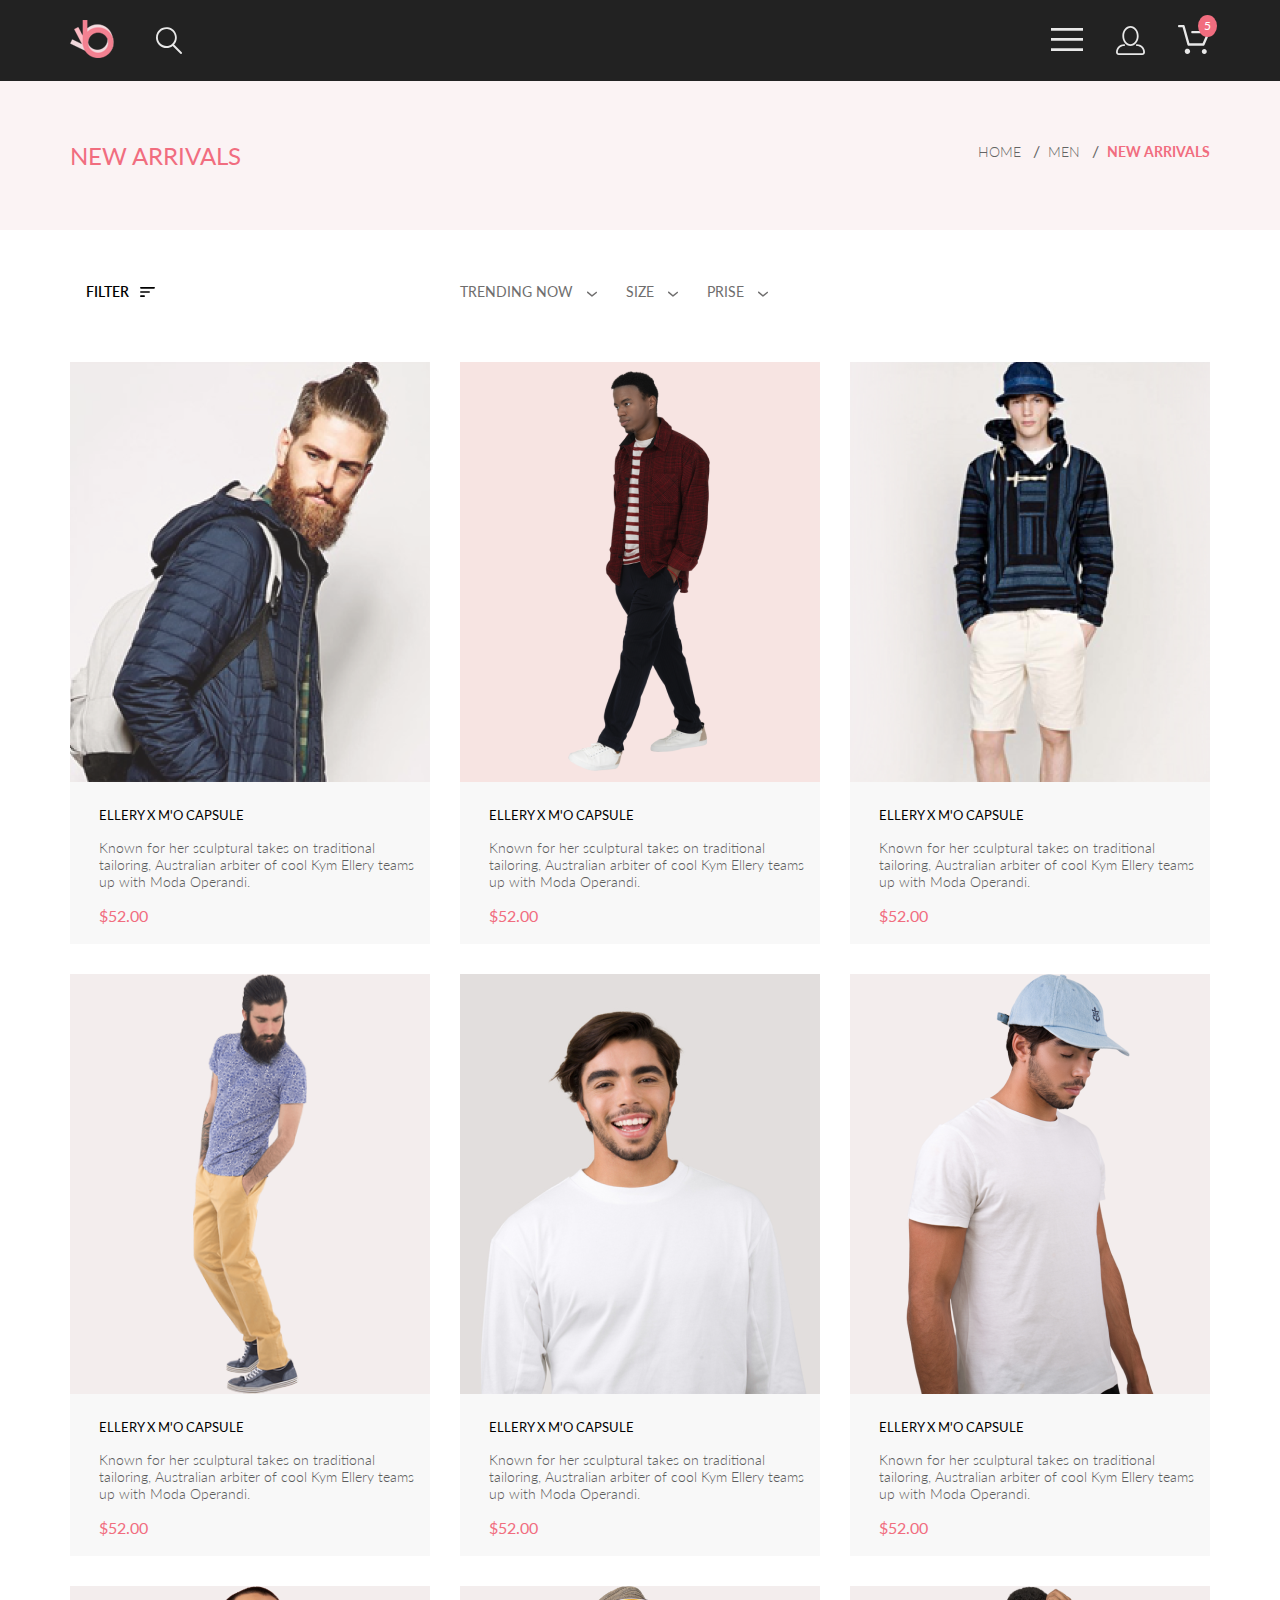
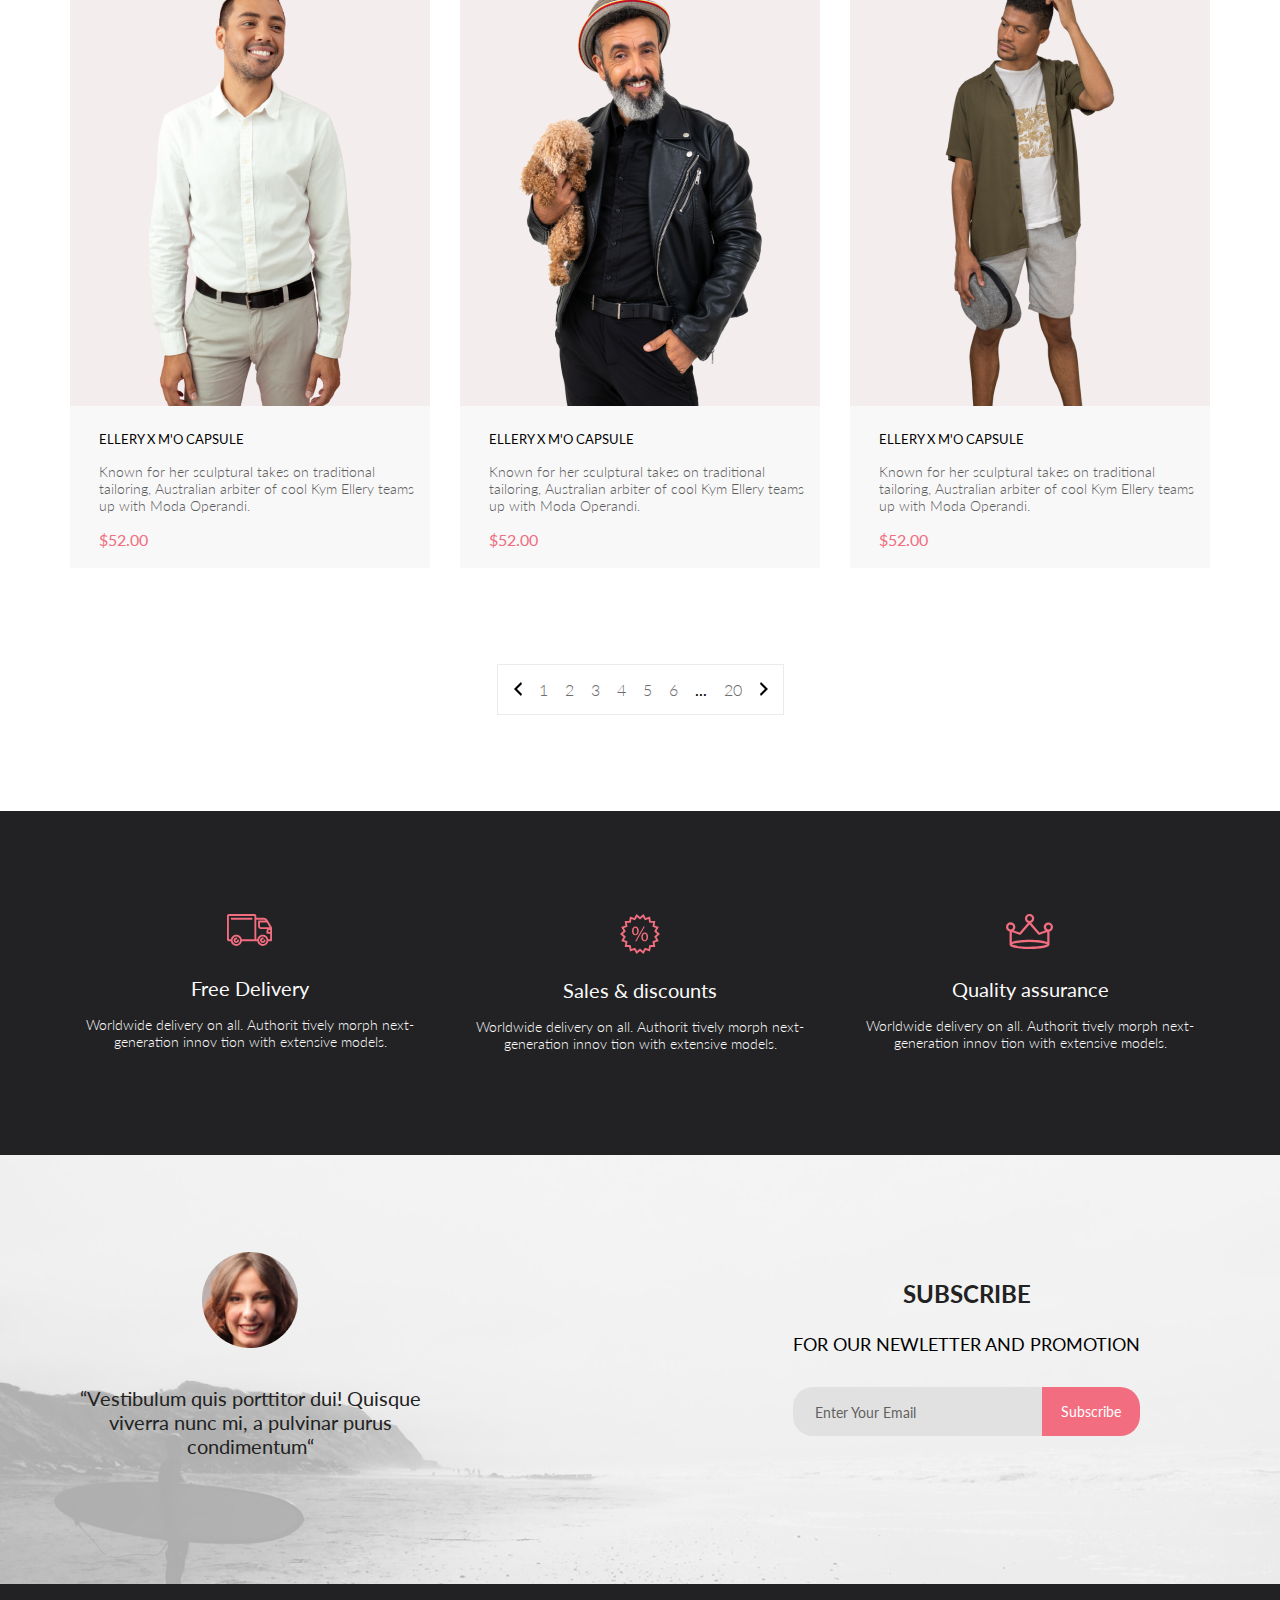
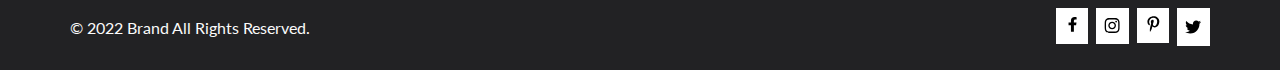
==== commit f66588a8: "add shopping_cart.html, DZ_3" ====
--- a/app/catalog.html
+++ b/app/catalog.html
@@ -9,13 +9,13 @@
     <link href="https://fonts.googleapis.com/css2?family=Lato:wght@300;400;700;900&family=Roboto&display=swap" rel="stylesheet">
     <link rel="stylesheet" href="styles/reset.css">
     <link rel="stylesheet" href="styles/style.css">
-    <title>Digital Marketing</title>
+    <title>Catalog</title>
 </head>
 <body>
     <div class="wrapper">
         <header class="header center">
             <div class="header__left">
-                <a href="index.html  " class="header__logo">
+                <a href="/app" class="header__logo">
                     <svg width="44" height="38" viewBox="0 0 44 38" fill="none" xmlns="http://www.w3.org/2000/svg" xmlns:xlink="http://www.w3.org/1999/xlink">
                     <rect width="44" height="38" fill="url(#pattern0)"/>
                     <defs>
@@ -97,7 +97,7 @@
                 <svg class="header__forma" width="29" height="29" viewBox="0 0 29 29" fill="none" xmlns="http://www.w3.org/2000/svg">
                     <path d="M14.5 19.937C19 19.937 22.656 15.464 22.656 9.968C22.656 4.472 19 0 14.5 0C13.3631 0.0217413 12.2463 0.303398 11.2351 0.823397C10.2239 1.34339 9.34507 2.08794 8.66602 3C7.12663 4.99573 6.30819 7.45381 6.34399 9.974C6.34399 15.465 10 19.937 14.5 19.937ZM14.5 1.813C18 1.813 20.844 5.472 20.844 9.969C20.844 14.466 17.998 18.125 14.5 18.125C11.002 18.125 8.15603 14.465 8.15503 9.969C8.15403 5.473 11 1.813 14.5 1.813ZM20.844 18.125C20.6036 18.125 20.373 18.2205 20.203 18.3905C20.033 18.5605 19.9375 18.7911 19.9375 19.0315C19.9375 19.2719 20.033 19.5025 20.203 19.6725C20.373 19.8425 20.6036 19.938 20.844 19.938C22.526 19.9399 24.1386 20.6088 25.3279 21.7982C26.5172 22.9875 27.1861 24.6 27.188 26.282C27.1875 26.5221 27.0918 26.7523 26.922 26.9221C26.7522 27.0918 26.5221 27.1875 26.282 27.188H2.71997C2.47985 27.1875 2.24975 27.0918 2.07996 26.9221C1.91016 26.7523 1.81449 26.5221 1.81396 26.282C1.81608 24.6001 2.48517 22.9877 3.67444 21.7985C4.86371 20.6092 6.47608 19.9401 8.15796 19.938C8.39824 19.938 8.62868 19.8425 8.79858 19.6726C8.96849 19.5027 9.06396 19.2723 9.06396 19.032C9.06396 18.7917 8.96849 18.5613 8.79858 18.3914C8.62868 18.2215 8.39824 18.126 8.15796 18.126C5.99541 18.1279 3.92201 18.9875 2.39258 20.5164C0.863144 22.0453 0.00264777 24.1185 0 26.281C0.000794067 27.0019 0.287502 27.693 0.797241 28.2027C1.30698 28.7125 1.99811 28.9992 2.71899 29H26.282C27.0027 28.9989 27.6936 28.7121 28.2031 28.2024C28.7126 27.6927 28.9992 27.0017 29 26.281C28.9974 24.1187 28.1372 22.0457 26.6083 20.5168C25.0793 18.9878 23.0063 18.1276 20.844 18.125Z" fill="#E8E8E8"/>
                 </svg>    
-                <a href="#" class="header__basket">
+                <a href="./shopping_cart.html" class="header__basket">
                     <svg width="32" height="29" viewBox="0 0 32 29" fill="none" xmlns="http://www.w3.org/2000/svg">
                         <path d="M26.1998 29C25.5521 28.9738 24.9404 28.6948 24.4961 28.2227C24.0518 27.7506 23.8103 27.1232 23.8234 26.475C23.8365 25.8269 24.1032 25.2097 24.5662 24.7559C25.0292 24.3022 25.6516 24.048 26.2999 24.048C26.9482 24.048 27.5706 24.3022 28.0336 24.7559C28.4966 25.2097 28.7633 25.8269 28.7764 26.475C28.7895 27.1232 28.5479 27.7506 28.1036 28.2227C27.6593 28.6948 27.0477 28.9738 26.3999 29H26.1998ZM6.75183 26.32C6.75183 25.79 6.90901 25.2718 7.20349 24.8311C7.49797 24.3904 7.91654 24.0469 8.40625 23.844C8.89596 23.6412 9.43484 23.5881 9.95471 23.6915C10.4746 23.7949 10.9521 24.0502 11.3269 24.425C11.7017 24.7998 11.957 25.2773 12.0604 25.7972C12.1638 26.317 12.1107 26.8559 11.9078 27.3456C11.705 27.8353 11.3615 28.2539 10.9208 28.5483C10.4801 28.8428 9.96194 29 9.43188 29C9.07977 29.0003 8.73102 28.9311 8.40564 28.7966C8.08026 28.662 7.7846 28.4646 7.53552 28.2158C7.28645 27.9669 7.08891 27.6713 6.9541 27.3461C6.81929 27.0208 6.74988 26.6721 6.74988 26.32H6.75183ZM10.5519 20.686C10.2924 20.6868 10.0398 20.6024 9.83301 20.4457C9.62617 20.2891 9.47648 20.0689 9.40686 19.819L4.57385 2.36401H1.18091C0.867422 2.36401 0.566761 2.23947 0.345093 2.01781C0.123425 1.79614 -0.00109863 1.49549 -0.00109863 1.18201C-0.00109863 0.868519 0.123425 0.567873 0.345093 0.346205C0.566761 0.124537 0.867422 5.81268e-06 1.18091 5.81268e-06H5.46191C5.7214 -0.00080736 5.97394 0.0837201 6.18066 0.240568C6.38739 0.397416 6.53674 0.617884 6.60583 0.868006L11.4388 18.323H24.6168L28.9999 8.27501H14.3999C14.2417 8.27961 14.0843 8.25242 13.9368 8.19507C13.7893 8.13771 13.6548 8.05134 13.5413 7.94108C13.4277 7.83082 13.3375 7.69891 13.2759 7.55315C13.2143 7.40739 13.1825 7.25075 13.1825 7.0925C13.1825 6.93426 13.2143 6.77762 13.2759 6.63186C13.3375 6.4861 13.4277 6.35419 13.5413 6.24393C13.6548 6.13367 13.7893 6.0473 13.9368 5.98994C14.0843 5.93259 14.2417 5.90541 14.3999 5.91001H30.8129C31.0086 5.90996 31.2011 5.95866 31.3733 6.05172C31.5454 6.14478 31.6917 6.27926 31.7988 6.44301C31.9067 6.60729 31.9723 6.79569 31.9897 6.99145C32.0072 7.18721 31.976 7.38424 31.8989 7.565L26.4939 19.977C26.4015 20.1876 26.2499 20.3668 26.0574 20.4927C25.8649 20.6186 25.6399 20.6858 25.4099 20.686H10.5519Z" fill="#E8E8E8"/>
                     </svg>     
@@ -109,15 +109,17 @@
                 NEW ARRIVALS
             </div>
             <nav class="breadcrumbs">
-                <a href="#" class="breadcrumbs__link">
-                    HOME
-                </a>
-                <a href="#" class="breadcrumbs__link">
-                    MEN
-                </a>
-                <a href="#" class="breadcrumbs__link breadcrumbs__link_site">
-                    NEW ARRIVALS
-                </a>
+                <ul class="breadcrumbs__ul">
+                    <li class="breadcrumbs__li"><a href="#" class="breadcrumbs__link">
+                        HOME
+                    </a></li>
+                    <li class="breadcrumbs__li"><a href="#" class="breadcrumbs__link">
+                        MEN
+                    </a></li>
+                    <li class="breadcrumbs__li"><a href="#" class="breadcrumbs__link">
+                        NEW ARRIVALS
+                    </a></li>
+                </ul>
             </nav>
         </div>
         <main class="catalog-box center">
@@ -230,7 +232,7 @@
             <div class="product-box center">
                 <div class="product-items">
                     <div class="product__item item1">
-                        <!-- <div class="product__wrapper"> -->
+                        <div class="product__wrapper">
                             <div class="product__inner">
                                 <img class="product__img" src="img/item1.png" alt="item img">
                                 <div class="product__basket">
@@ -240,9 +242,9 @@
                                     <h6 class="product__basket-title">Add to Cart</h6>
                                 </div>
                             </div>
-                        <!-- </div> -->
-                        <div class="product__content">
-                            <h6 class="product__content-title">ELLERY X M'O CAPSULE</h6>
+                        </div>
+                        <div class="product__content">
+                            <a href="#" class="product__link"><h6 class="product__content-title">ELLERY X M'O CAPSULE</h6></a>
                             <p class="product__content-text">
                             Known for her sculptural takes on traditional tailoring, Australian arbiter of cool Kym Ellery teams up with Moda Operandi.
                             </p>
@@ -252,7 +254,7 @@
                         </div>
                     </div>
                     <div class="product__item item7">
-                        <!-- <div class="product__wrapper"> -->
+                        <div class="product__wrapper">
                             <div class="product__inner">
                                 <img class="product__item-img" src="img/item7.png" alt="item img">
                                 <div class="product__basket">
@@ -262,7 +264,7 @@
                                     <h6 class="product__basket-title">Add to Cart</h6>
                                 </div>
                             </div>
-                        <!-- </div> -->
+                        </div>
                         <div class="product__content">
                             <h6 class="product__content-title">ELLERY X M'O CAPSULE</h6>
                             <p class="product__content-text">
@@ -274,7 +276,7 @@
                         </div>
                     </div>
                     <div class="product__item item3">
-                       <!-- <div class="product__wrapper"> -->
+                       <div class="product__wrapper">
                             <div class="product__inner">
                                 <img class="product__item-img" src="img/item3.png" alt="item img">
                                 <div class="product__basket">
@@ -284,7 +286,7 @@
                                     <h6 class="product__basket-title">Add to Cart</h6>
                                 </div>
                             </div>
-                        <!-- </div> -->
+                        </div>
                         <div class="product__content">
                             <h6 class="product__content-title">ELLERY X M'O CAPSULE</h6>
                             <p class="product__content-text">
@@ -296,7 +298,7 @@
                         </div>
                     </div>
                     <div class="product__item item4">
-                        <!-- <div class="product__wrapper"> -->
+                        <div class="product__wrapper">
                             <div class="product__inner">
                                 <img class="product__item-img" src="img/item4.png" alt="item img">
                                 <div class="product__basket">
@@ -306,7 +308,7 @@
                                     <h6 class="product__basket-title">Add to Cart</h6>
                                 </div>
                             </div>
-                        <!-- </div> -->
+                        </div>
                         <div class="product__content">
                             <h6 class="product__content-title">ELLERY X M'O CAPSULE</h6>
                             <p class="product__content-text">
@@ -318,7 +320,7 @@
                         </div>
                     </div>
                     <div class="product__item item8">
-                        <!-- <div class="product__wrapper"> -->
+                        <div class="product__wrapper">
                             <div class="product__inner">
                                 <img class="product__item-img" src="img/item8.png" alt="item img">
                                 <div class="product__basket">
@@ -328,7 +330,7 @@
                                     <h6 class="product__basket-title">Add to Cart</h6>
                                 </div>
                             </div>
-                        <!-- </div> -->
+                        </div>
                         <div class="product__content">
                             <h6 class="product__content-title">ELLERY X M'O CAPSULE</h6>
                             <p class="product__content-text">
@@ -340,7 +342,7 @@
                         </div>
                     </div>
                     <div class="product__item item9">
-                        <!-- <div class="product__wrapper"> -->
+                        <div class="product__wrapper">
                             <div class="product__inner">
                                 <img class="product__item-img" src="img/item9.png" alt="item img">
                                 <div class="product__basket">
@@ -350,7 +352,7 @@
                                     <h6 class="product__basket-title">Add to Cart</h6>
                                 </div>
                             </div>
-                        <!-- </div> -->
+                        </div>
                         <div class="product__content">
                             <h6 class="product__content-title">ELLERY X M'O CAPSULE</h6>
                         <p class="product__content-text">
@@ -362,7 +364,7 @@
                         </div>
                     </div>
                     <div class="product__item item10">
-                        <!-- <div class="product__wrapper"> -->
+                        <div class="product__wrapper">
                             <div class="product__inner">
                                 <img class="product__item-img" src="img/item10.png" alt="item img">
                                 <div class="product__basket">
@@ -372,7 +374,7 @@
                                     <h6 class="product__basket-title">Add to Cart</h6>
                                 </div>
                             </div>
-                        <!-- </div> -->
+                        </div>
                         <div class="product__content">
                             <h6 class="product__content-title">ELLERY X M'O CAPSULE</h6>
                             <p class="product__content-text">
@@ -384,7 +386,7 @@
                         </div>
                     </div>
                     <div class="product__item item11">
-                        <!-- <div class="product__wrapper"> -->
+                        <div class="product__wrapper">
                             <div class="product__inner">
                                 <img class="product__item-img" src="img/item11.png" alt="item img">
                                 <div class="product__basket">
@@ -394,7 +396,7 @@
                                     <h6 class="product__basket-title">Add to Cart</h6>
                                 </div>
                             </div>
-                        <!-- </div> -->
+                        </div>
                         <div class="product__content">
                             <h6 class="product__content-title">ELLERY X M'O CAPSULE</h6>
                             <p class="product__content-text">
@@ -406,7 +408,7 @@
                         </div>
                     </div>
                     <div class="product__item item12">
-                        <!-- <div class="product__wrapper"> -->
+                        <div class="product__wrapper">
                             <div class="product__inner">
                                 <img class="product__item-img" src="img/item12.png" alt="item img">
                                 <div class="product__basket">
@@ -416,7 +418,7 @@
                                     <h6 class="product__basket-title">Add to Cart</h6>
                                 </div>
                             </div>
-                        <!-- </div> -->
+                        </div>
                         <div class="product__content">
                             <h6 class="product__content-title">ELLERY X M'O CAPSULE</h6>
                         <p class="product__content-text">
--- a/app/styles/style.css
+++ b/app/styles/style.css
@@ -21,18 +21,28 @@
   padding-right: calc(50% - 570px);
 }
 
+@keyframes slide {
+  0% {
+    opacity: 0;
+    transform: translate(0, -10px);
+  }
+  100% {
+    opacity: 1;
+    transform: translate(0, 0);
+  }
+}
 .header {
   display: flex;
   flex-wrap: wrap;
 }
 
-.collection__basket, .collection .choose, .collection__select, .subscribe__promotion, .subscribe__info, .product__inner:hover .product__basket, .product-items, .offer__item, .top {
+.collection__basket, .collection .choose, .collection__select, .subscribe__promotion, .subscribe__info, .product__inner:hover .product__basket, .product__wrapper, .product-items, .offer__item, .top {
   display: flex;
   align-items: center;
   justify-content: center;
 }
 
-.top-head, .product__wrapper, .top__title {
+.collection__img, .top-head, .top__title {
   display: flex;
   justify-content: center;
 }
@@ -42,7 +52,7 @@
   align-items: center;
 }
 
-.sort__check, .filter__summary, .catalog-box, .collection .choose__check, .collection .choose__summary, .collection__content, .collection, .footer, .subscribe__form-email::placeholder, .info__box, .product-box, .header__right, .header__left {
+.total, .sort__check, .filter__summary, .catalog-box, .collection .choose__check, .collection .choose__summary, .collection__content, .collection, .breadcrumbs__ul, .footer, .subscribe__form-email::placeholder, .info__box, .product-box, .header__right, .header__left {
   display: flex;
   align-items: center;
 }
@@ -104,7 +114,7 @@
   width: 232px;
   background: #FFF;
   box-shadow: -7px 7px 22px 4px rgba(0, 0, 0, 0.1);
-  transition: right 0.7s;
+  transition: right 1.5s ease-in-out;
 }
 .menu__title-h3 {
   font-weight: 700;
@@ -127,7 +137,7 @@
   color: #6F6E6E;
   margin-bottom: 11px;
   margin-left: 20px;
-  transition: all 0.3s;
+  transition: all 0.7s;
 }
 .menu__link:hover {
   text-decoration: underline;
@@ -197,7 +207,7 @@
   flex-direction: column;
   cursor: pointer;
   gap: 6px;
-  transition: scale 0.3s;
+  transition: scale 0.7s;
 }
 .offer__item-title {
   font-weight: 700;
@@ -216,9 +226,6 @@
 }
 .offer__item4::before {
   content: "LUXIROUS & TRENDY";
-}
-.offer__item:hover .offer__item-title {
-  transform: scale(1.05);
 }
 .offer__item:active .offer__item-title {
   transform: scale(0.96);
@@ -232,16 +239,16 @@
   background-size: cover;
 }
 .offer__item1 {
-  background-image: url(/app/img/for_women.png);
+  background-image: url(../img/for_women.png);
 }
 .offer__item2 {
-  background-image: url(/app/img/for_man.png);
+  background-image: url(../img/for_man.png);
 }
 .offer__item3 {
-  background-image: url(/app/img/for_kids.png);
+  background-image: url(../img/for_kids.png);
 }
 .offer__item4 {
-  background-image: url(/app/img/accesories.png);
+  background-image: url(../img/accesories.png);
   grid-column: span 3;
 }
 
@@ -269,7 +276,7 @@
   font-size: 16px;
   line-height: 19px;
   color: #F26376;
-  transition: all 0.3s;
+  transition: all 0.7s;
 }
 .product-box__btn:hover {
   background: #F16D7F;
@@ -294,7 +301,7 @@
 }
 .product__wrapper {
   background: #F7E4E2;
-  max-width: 100%;
+  width: 360px;
   height: 420px;
 }
 .product__item-img {
@@ -305,7 +312,6 @@
   position: relative;
   display: flex;
   cursor: pointer;
-  transition: all 0.7s;
 }
 .product__inner::before {
   position: absolute;
@@ -315,6 +321,7 @@
   height: 100%;
   background: rgba(58, 56, 56, 0.86);
   opacity: 0;
+  transition: opacity 0.7s;
   content: "";
 }
 .product__inner:hover::before {
@@ -388,10 +395,7 @@
 .info__box {
   flex-direction: column;
   cursor: pointer;
-  transition: scale 0.3s;
-}
-.info__box:hover {
-  transform: scale(1.05);
+  transition: scale 0.7s;
 }
 .info__box:active {
   transform: scale(0.96);
@@ -424,7 +428,7 @@
 
 /*  Subscribe   */
 .subscribe {
-  background-image: url(/app/img/photo_subscribe.jpg);
+  background-image: url(../img/photo_subscribe.jpg);
   background-position: center;
   background-size: cover;
   max-width: 100vw;
@@ -526,7 +530,7 @@
   gap: 8px;
 }
 .footer__social-link {
-  transition: all 0.3s;
+  transition: all 0.7s;
   display: block;
 }
 .footer__social-link:hover {
@@ -574,24 +578,26 @@
   color: #F16D7F;
 }
 
-.breadcrumbs__link {
-  font-style: normal;
-  font-weight: 300;
-  font-size: 14;
-  line-height: 17px;
-  color: #636363;
-  transition: all 0.3s;
-}
-.breadcrumbs__link:nth-child(n+2)::before {
+.breadcrumbs__li:not(:last-child)::after {
   padding: 3px;
   color: #636363;
   content: "/";
+  padding-left: 8px;
+  padding-right: 8px;
+}
+.breadcrumbs__link {
+  font-style: normal;
+  font-weight: 300;
+  font-size: 14px;
+  line-height: 17px;
+  color: #636363;
+  transition: all 0.7s;
 }
 .breadcrumbs__link:hover {
   color: #000;
   font-weight: bold;
 }
-.breadcrumbs__link_site {
+.breadcrumbs__li:last-child .breadcrumbs__link {
   font-weight: 700;
   color: #F16D7F;
 }
@@ -606,6 +612,25 @@
 .collection {
   flex-direction: column;
 }
+.collection__product {
+  padding-right: 0.5px;
+  padding-left: 0.5px;
+  width: 100%;
+  display: flex;
+  justify-content: space-between;
+}
+.collection__arrow {
+  width: 47px;
+  height: 47px;
+  padding: 8px;
+  margin-top: 25%;
+  background: rgba(42, 42, 42, 0.15);
+  transition: all 0.7s;
+  cursor: pointer;
+}
+.collection__arrow:hover path {
+  fill: #F16D7F;
+}
 .collection__img {
   width: 50.8%;
   margin-bottom: 41px;
@@ -657,7 +682,7 @@
   color: #6F6E6E;
   font-size: 14px;
   cursor: pointer;
-  transition: all 0.3s;
+  transition: all 0.7s;
 }
 .collection__select-item:hover .collection__select-link {
   color: #222;
@@ -683,7 +708,7 @@
 }
 .collection .choose__summary {
   gap: 9px;
-  transition: all 0.3s;
+  transition: all 0.7s;
 }
 .collection .choose__summary:hover .choose__heading {
   color: #222;
@@ -709,7 +734,7 @@
   font-size: 14px;
   line-height: 17px;
   color: #6F6E6E;
-  transition: all 0.3s;
+  transition: all 0.7s;
 }
 .collection .choose__check:hover {
   color: #222;
@@ -722,7 +747,7 @@
   border: 1px solid #EF6A6A;
   margin-bottom: 194px;
   cursor: pointer;
-  transition: all 0.3s;
+  transition: all 0.7s;
 }
 .collection__basket:hover {
   background-color: #F16D7F;
@@ -792,6 +817,16 @@
   font-size: 14px;
   line-height: 17px;
   font-weight: 600;
+  transition: color 0.7s;
+}
+.filter__summary {
+  width: 27%;
+}
+.filter__summary:hover .filter__heading {
+  color: #F16D7F;
+}
+.filter__summary:hover path {
+  fill: #F16D7F;
 }
 .filter[open] .filter__heading {
   color: #F16D7F;
@@ -807,6 +842,7 @@
   position: absolute;
   background: #FFF;
   box-shadow: 6px 4px 35px rgba(0, 0, 0, 0.21);
+  animation: slide 0.7s ease-in-out;
 }
 .filter__head {
   font-weight: 400;
@@ -835,6 +871,7 @@
   font-weight: 400;
   font-size: 14px;
   line-height: 17px;
+  transition: all 0.7px;
 }
 .filter__link:hover {
   text-decoration: underline;
@@ -852,6 +889,14 @@
 }
 .sort__summary {
   cursor: pointer;
+  transition: all 0.7s;
+}
+.sort__summary:hover .sort__heading {
+  color: #000;
+  font-weight: 600;
+}
+.sort__summary:hover path {
+  fill: #000;
 }
 .sort__heading {
   color: #6F6E6E;
@@ -862,7 +907,7 @@
 .sort__box-checks {
   background: #FFF;
   box-shadow: 6px 4px 35px 0px rgba(0, 0, 0, 0.21);
-  width: 80px;
+  width: 79px;
   position: absolute;
   top: 33px;
   left: -9px;
@@ -880,6 +925,9 @@
   font-weight: bold;
   text-decoration: underline;
 }
+.sort__input {
+  cursor: pointer;
+}
 .sort__label {
   color: #6F6E6E;
   font-size: 14px;
@@ -902,4 +950,266 @@
 .pagination__link:hover {
   color: #F16D7F;
   font-weight: bold;
+}
+
+/******  SHOPPING CART  *******/
+.cart-box {
+  display: flex;
+  flex-wrap: wrap;
+  gap: 128px;
+  padding-top: 96px;
+  padding-bottom: 128px;
+}
+
+.cart-product {
+  display: flex;
+  flex-direction: column;
+  gap: 40px;
+}
+
+.cart {
+  display: flex;
+  max-width: 652px;
+  max-height: 306px;
+  box-shadow: 17px 19px 24px 0px rgba(0, 0, 0, 0.13);
+  box-sizing: border-box;
+}
+.cart__img {
+  width: 40%;
+  -o-object-fit: cover;
+     object-fit: cover;
+}
+.cart__content {
+  width: 53.7%;
+  background: #FFF;
+  padding: 22px 22px 56px 31px;
+}
+.cart__content-price, .cart__content-color, .cart__content-size, .cart__content-quantity {
+  color: #575757;
+  font-size: 22px;
+  font-weight: 400;
+  line-height: normal;
+  margin-bottom: 6px;
+}
+.cart__content-price {
+  position: relative;
+}
+.cart__content-price::after {
+  content: "$300";
+  position: absolute;
+  top: 0;
+  left: 65px;
+  color: #F16D7F;
+  font-size: 22px;
+  font-weight: 400;
+  line-height: normal;
+}
+.cart__content-color {
+  position: relative;
+}
+.cart__content-color::after {
+  content: "Red";
+  position: absolute;
+  top: 0;
+  left: 65px;
+  color: #575757;
+  font-size: 22px;
+  font-weight: 400;
+  line-height: normal;
+}
+.cart__content-size {
+  position: relative;
+}
+.cart__content-size::after {
+  content: "XL";
+  position: absolute;
+  top: 0;
+  left: 65px;
+  color: #575757;
+  font-size: 22px;
+  font-weight: 400;
+  line-height: normal;
+}
+.cart__content-quantity {
+  position: relative;
+}
+.cart__content-quantity::after {
+  content: "2";
+  position: absolute;
+  top: 3px;
+  left: 130px;
+  color: #656565;
+  font-size: 18px;
+  font-weight: 400;
+  line-height: normal;
+  padding: 2px 16px;
+  border: 1px solid #EAEAEA;
+}
+.cart__heading {
+  margin-bottom: 42px;
+}
+.cart__link {
+  color: #222;
+  font-size: 24px;
+  font-weight: 400;
+  line-height: normal;
+  transition: color 0.3s;
+}
+.cart__link:hover {
+  color: #F16D7F;
+}
+.cart__buttons {
+  width: 652px;
+  display: flex;
+  justify-content: space-between;
+  margin-top: 32px;
+}
+.cart__btn {
+  padding: 17px 40px;
+  color: #000;
+  font-size: 14px;
+  font-weight: 300;
+  line-height: normal;
+  background: #FFF;
+  border: 1px solid #A4A4A4;
+  transition: all 0.7s;
+}
+.cart__btn:hover {
+  color: #FFF;
+  background: #F16D7F;
+}
+.cart__btn:active {
+  transform: scale(0.9);
+}
+.cart__btn-close {
+  height: 18px;
+  display: flex;
+  align-items: flex-start;
+  padding-top: 28px;
+  transition: all 0.7s;
+}
+.cart__btn-close:active {
+  transform: scale(0.9);
+}
+
+.shipping {
+  width: 360px;
+  display: flex;
+  flex-direction: column;
+  margin-top: 17px;
+}
+.shipping__heading {
+  margin-bottom: 20px;
+  color: #222;
+  font-size: 16px;
+  font-weight: 300;
+  line-height: normal;
+}
+.shipping__form {
+  display: flex;
+  align-items: flex-start;
+  flex-direction: column;
+  gap: 21px;
+}
+.shipping__input {
+  width: 100%;
+  padding: 12px 17px 16px;
+  border: 1px solid #A4A4A4;
+  transition: color 0.3s;
+  color: #222;
+  font-size: 13px;
+  font-weight: 300;
+  line-height: normal;
+}
+.shipping__input::-moz-placeholder {
+  color: #B1B1B1;
+  font-size: 13px;
+  font-weight: 300;
+  line-height: normal;
+}
+.shipping__input::placeholder {
+  color: #B1B1B1;
+  font-size: 13px;
+  font-weight: 300;
+  line-height: normal;
+}
+.shipping__form-btn {
+  color: #4A4A4A;
+  font-size: 11px;
+  font-weight: 300;
+  line-height: normal;
+  padding: 12px 15px;
+  background: #FFF;
+  border: 1px solid #A4A4A4;
+  margin-top: 2px;
+  margin-bottom: 57px;
+  transition: all 0.7s;
+}
+.shipping__form-btn:hover {
+  color: #FFF;
+  background: #F16D7F;
+}
+.shipping__form-btn:active {
+  transform: scale(0.9);
+}
+
+.total {
+  flex-direction: column;
+  background: #F5F3F3;
+  padding-top: 39px;
+  padding-bottom: 42px;
+}
+.total__sub {
+  color: #4A4A4A;
+  font-size: 11px;
+  font-weight: 400;
+  line-height: normal;
+  margin-bottom: 12px;
+  margin-left: 128px;
+  position: relative;
+}
+.total__sub::after {
+  content: "$900";
+  color: #4A4A4A;
+  font-size: 11px;
+  font-weight: 400;
+  line-height: normal;
+  position: absolute;
+  top: 0;
+  left: 75px;
+}
+.total__grand {
+  color: #222;
+  font-size: 16px;
+  font-weight: 300;
+  line-height: normal;
+  margin-left: 50px;
+  margin-bottom: 21px;
+  position: relative;
+}
+.total__grand::after {
+  content: "$900";
+  color: #F16D7F;
+  font-size: 16px;
+  font-weight: 300;
+  line-height: normal;
+  position: absolute;
+  top: 0;
+  left: 130px;
+}
+.total__btn {
+  color: #FFF;
+  font-size: 16px;
+  font-weight: 300;
+  line-height: normal;
+  background-color: #F16D7F;
+  padding: 15px 42px;
+  transition: all 0.7s;
+}
+.total__btn:active {
+  transform: scale(0.9);
+}
+.total__line {
+  border-top: 1px solid #E2E2E2;
+  padding-top: 17px;
 }/*# sourceMappingURL=style.css.map */